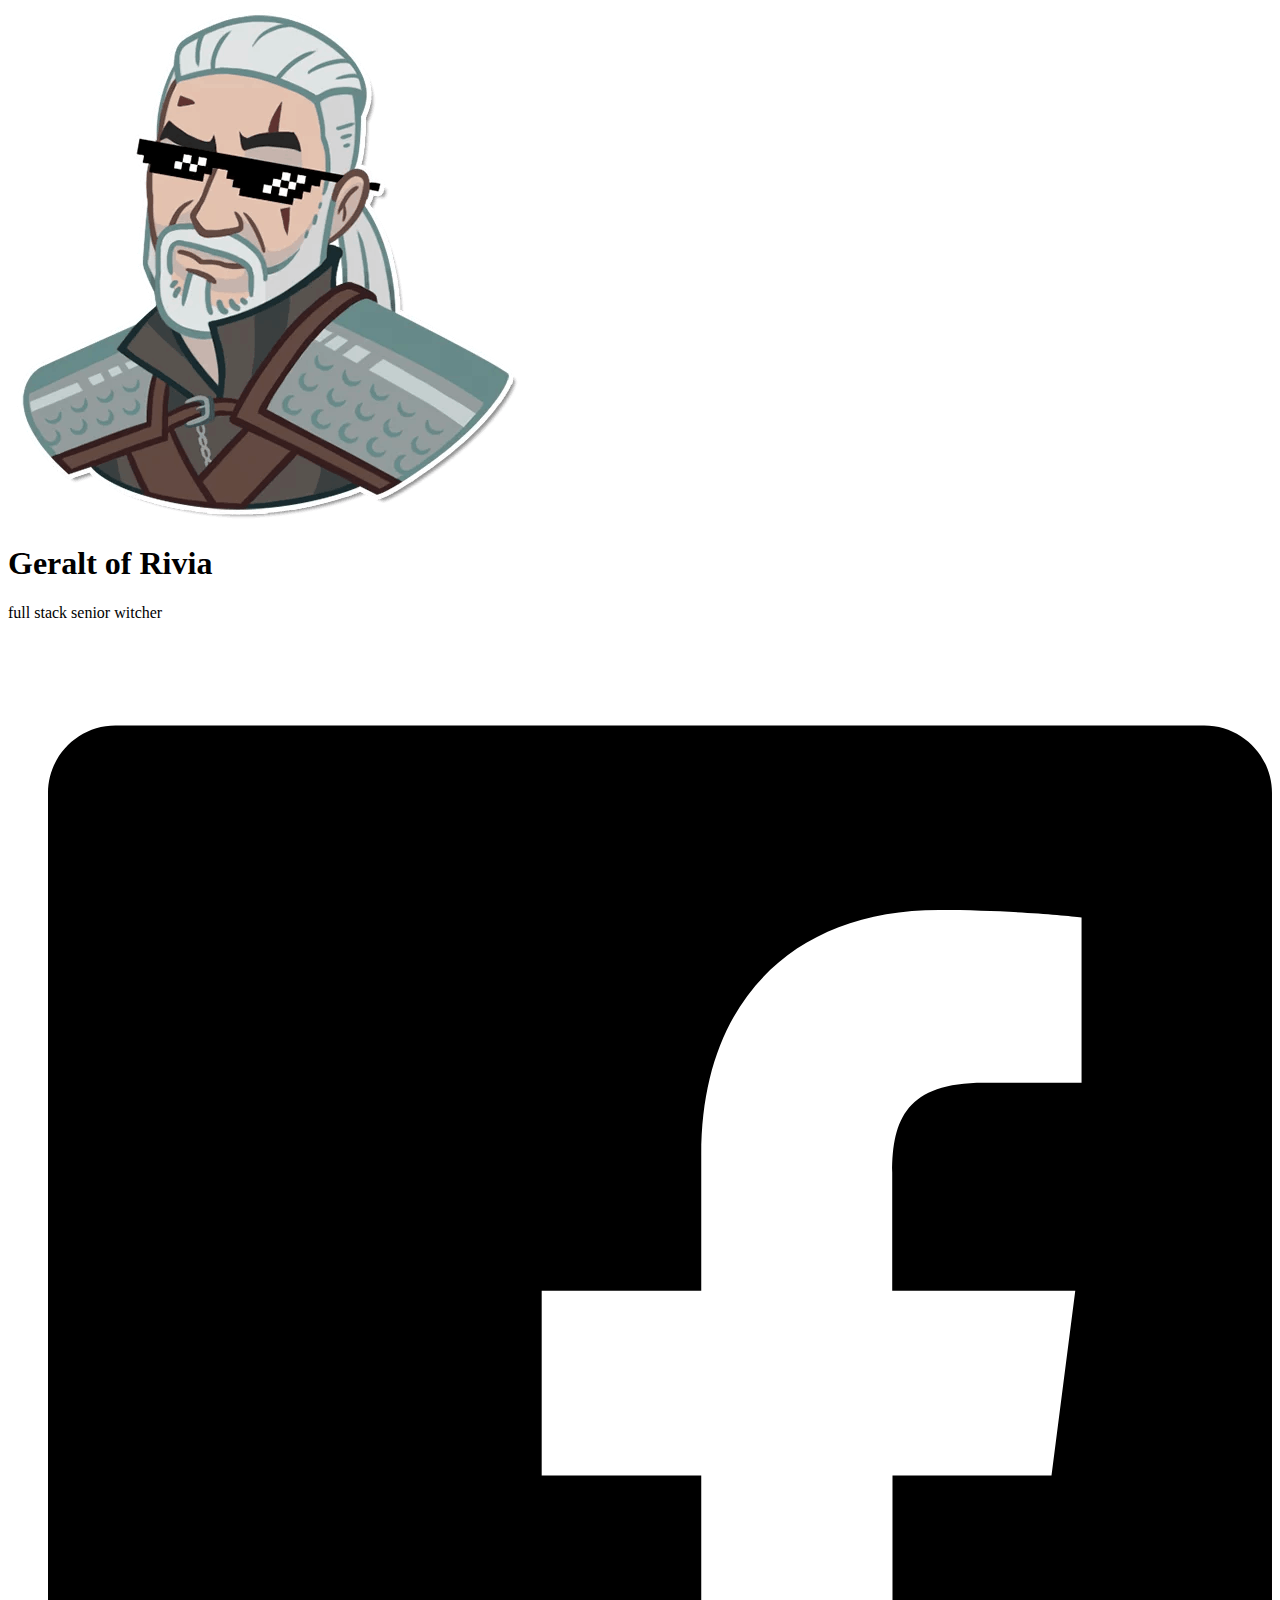
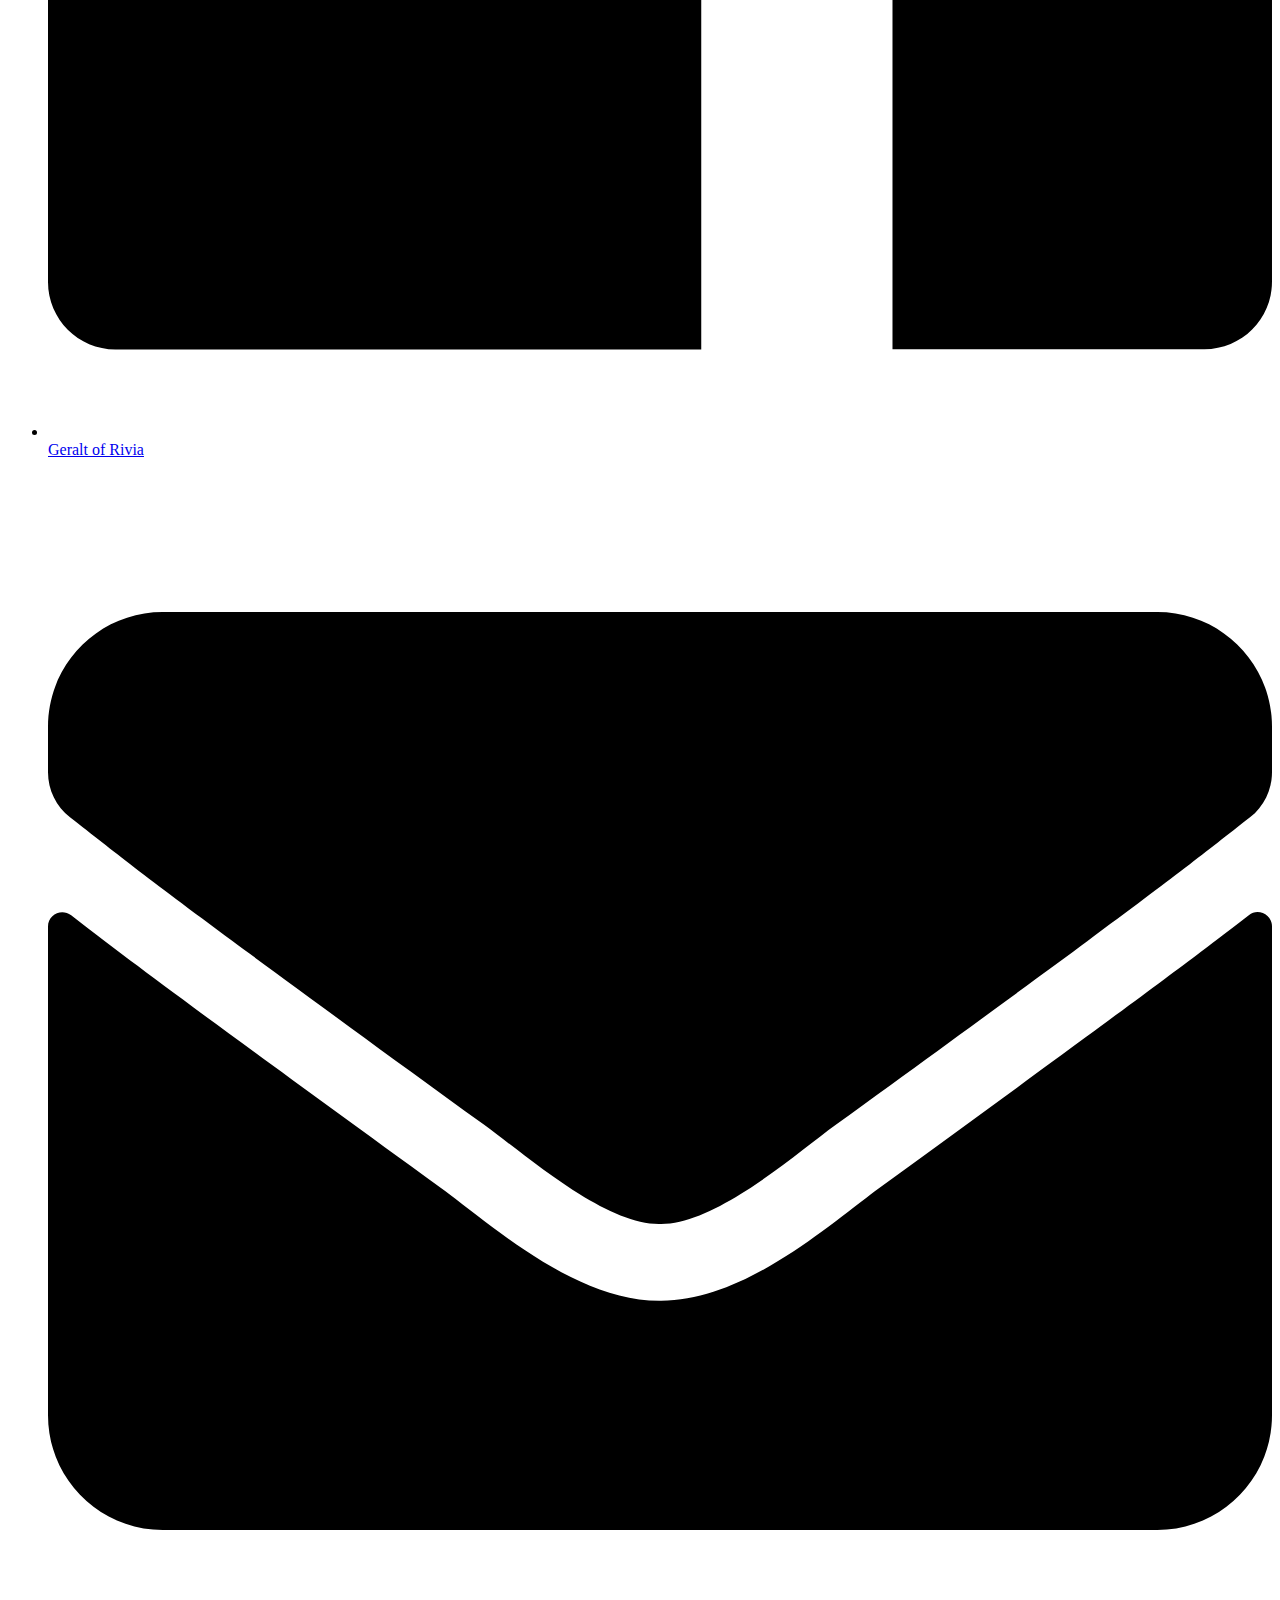
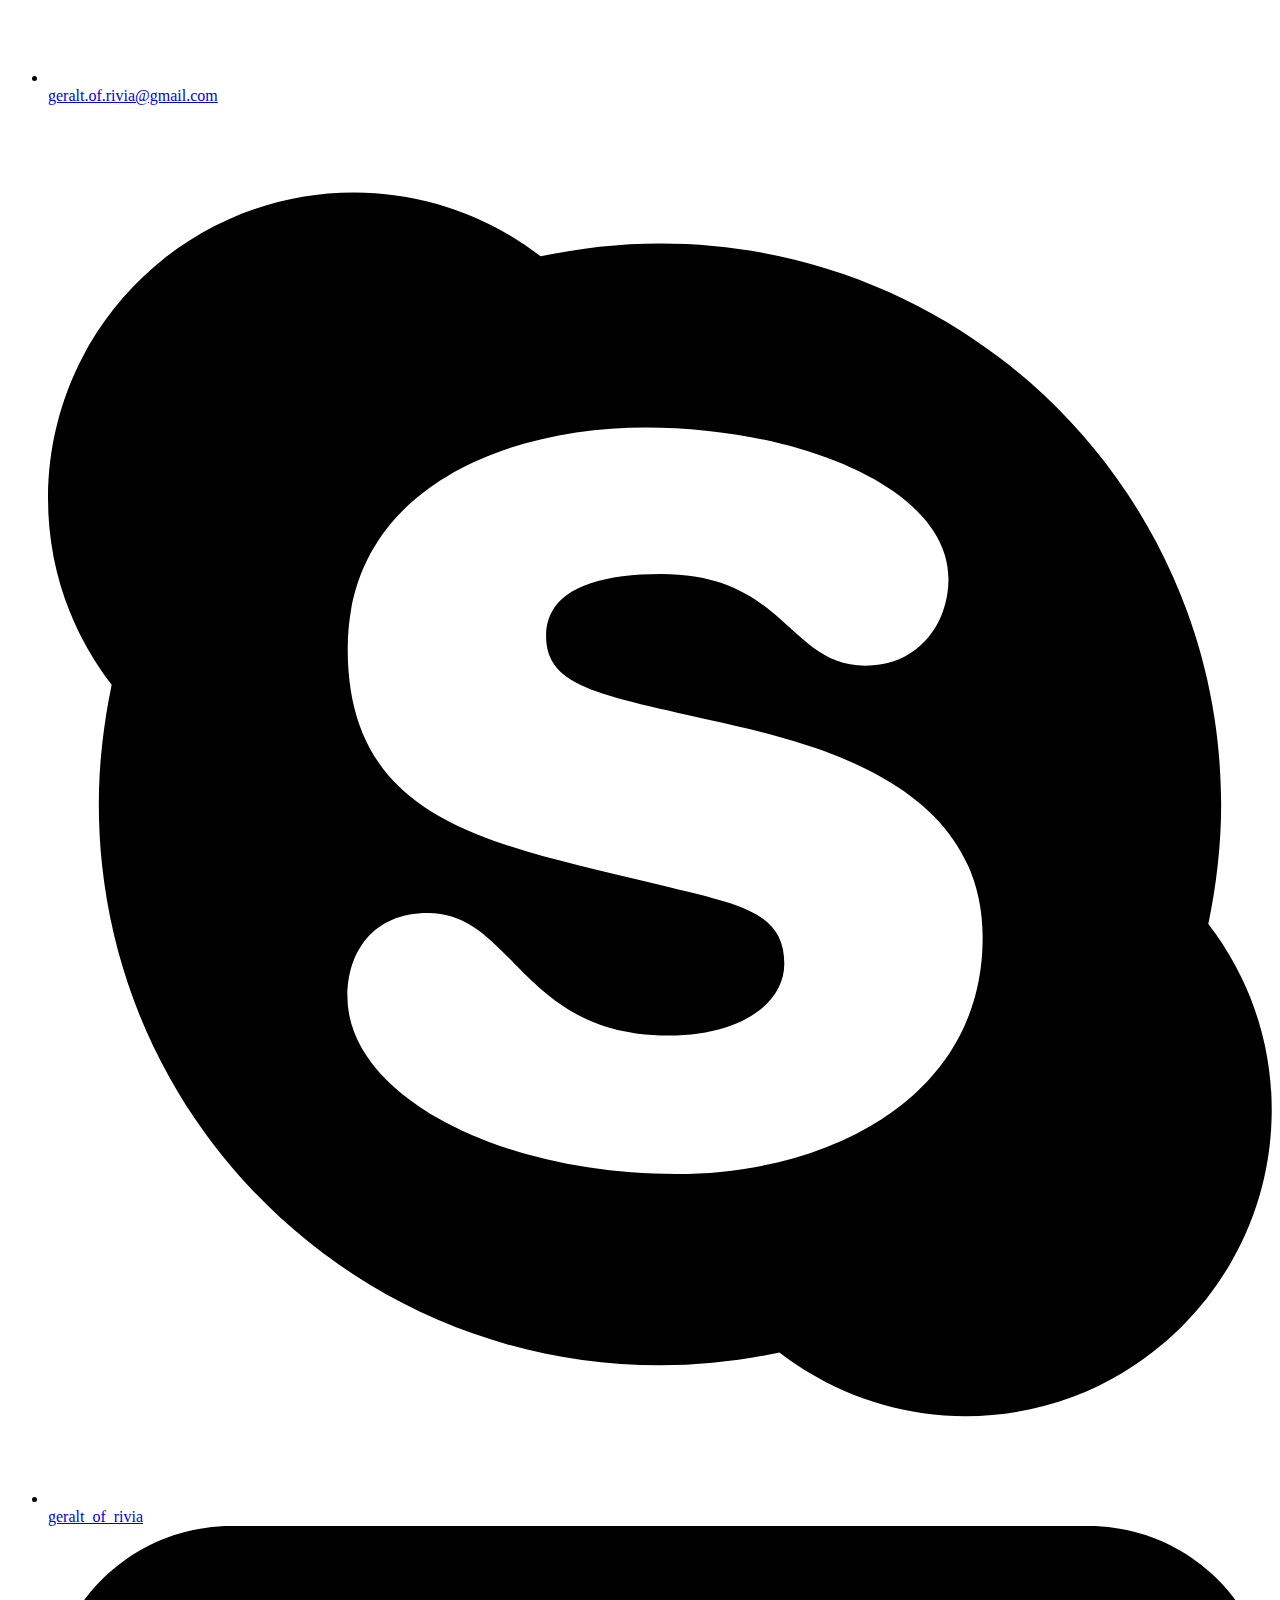
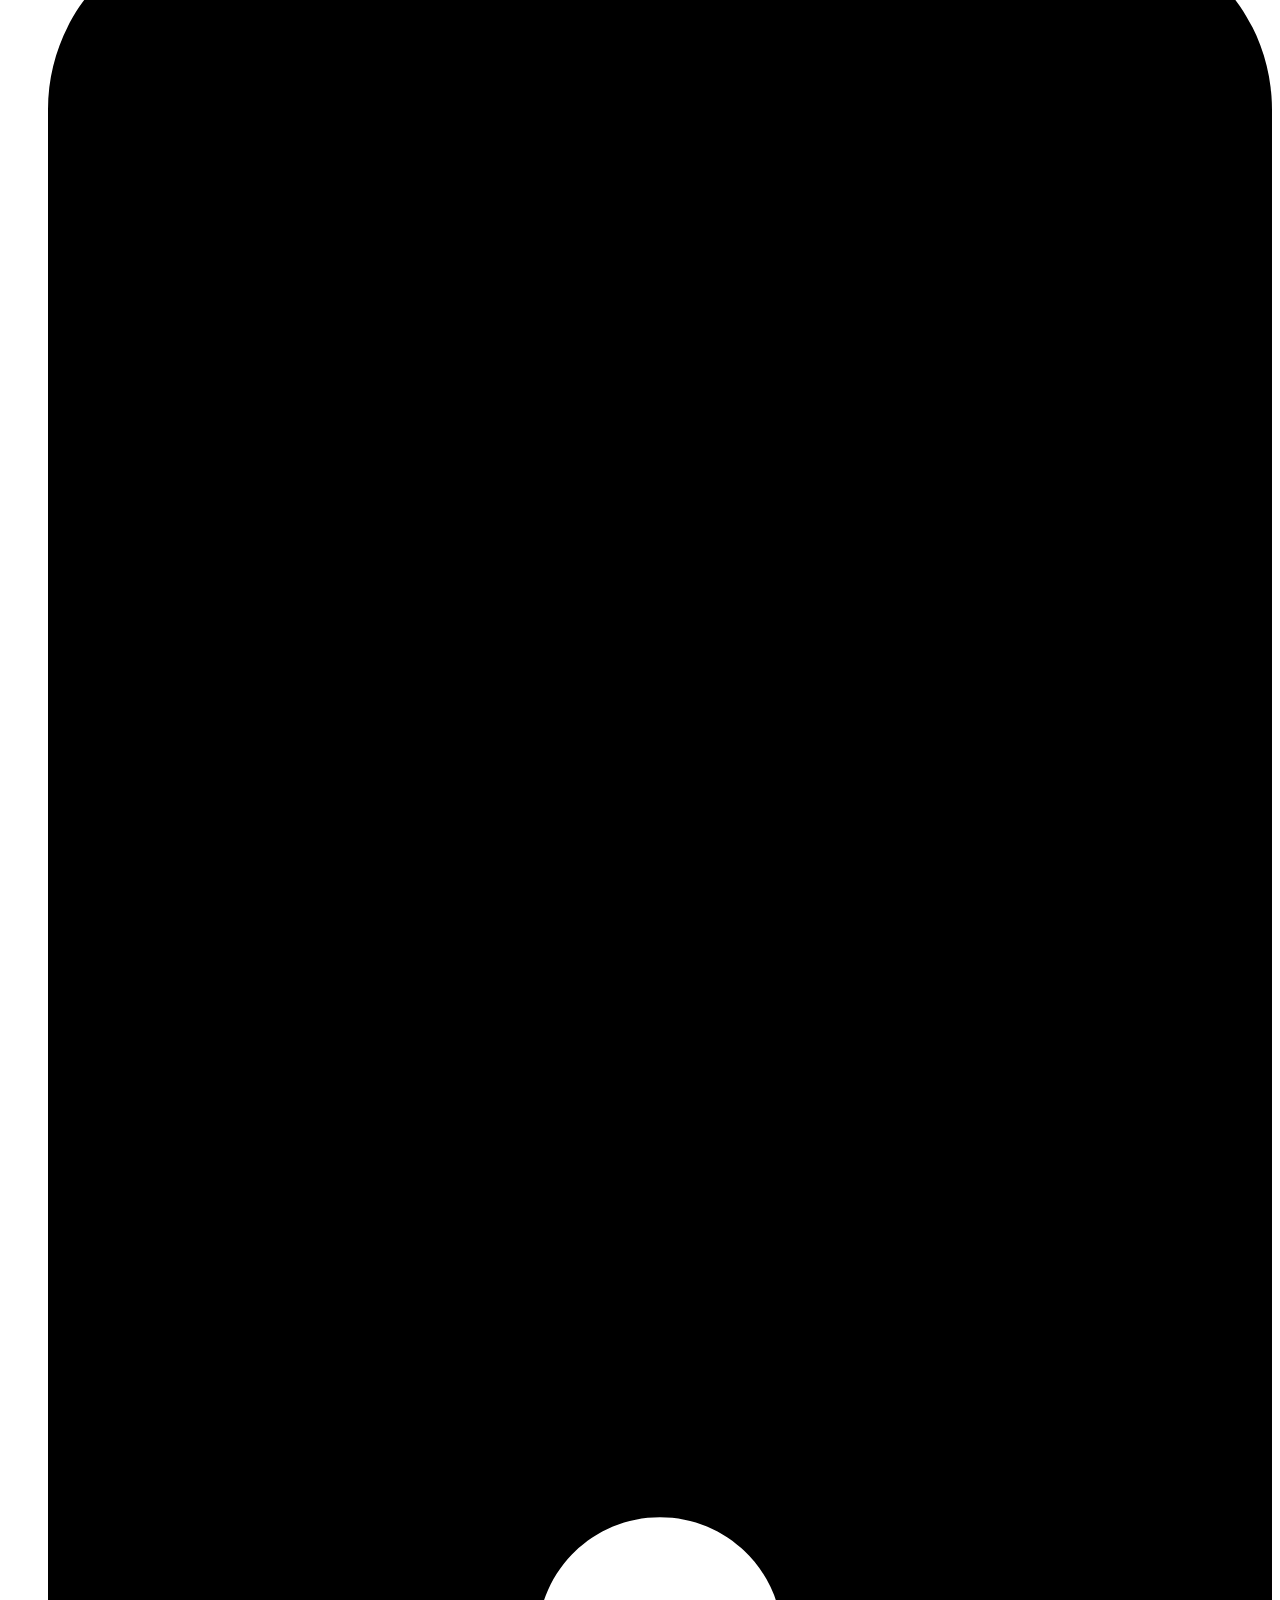
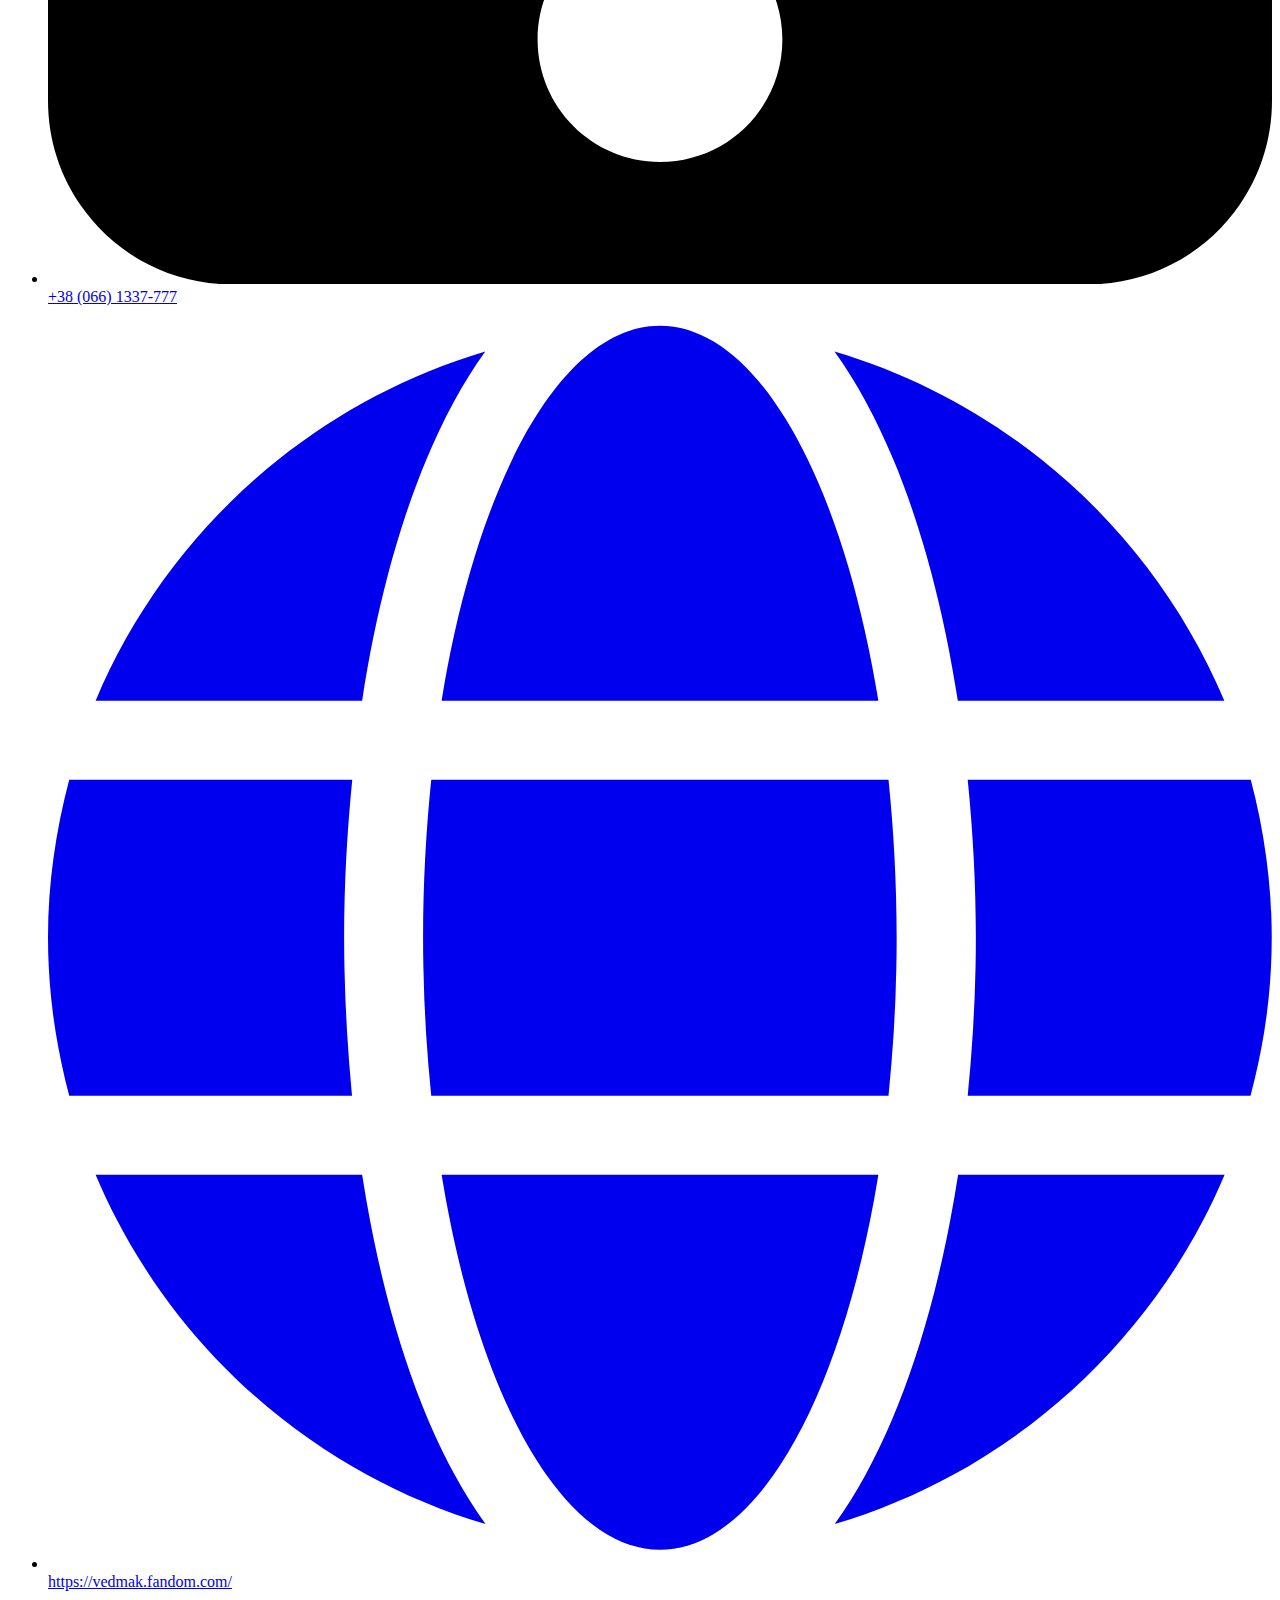
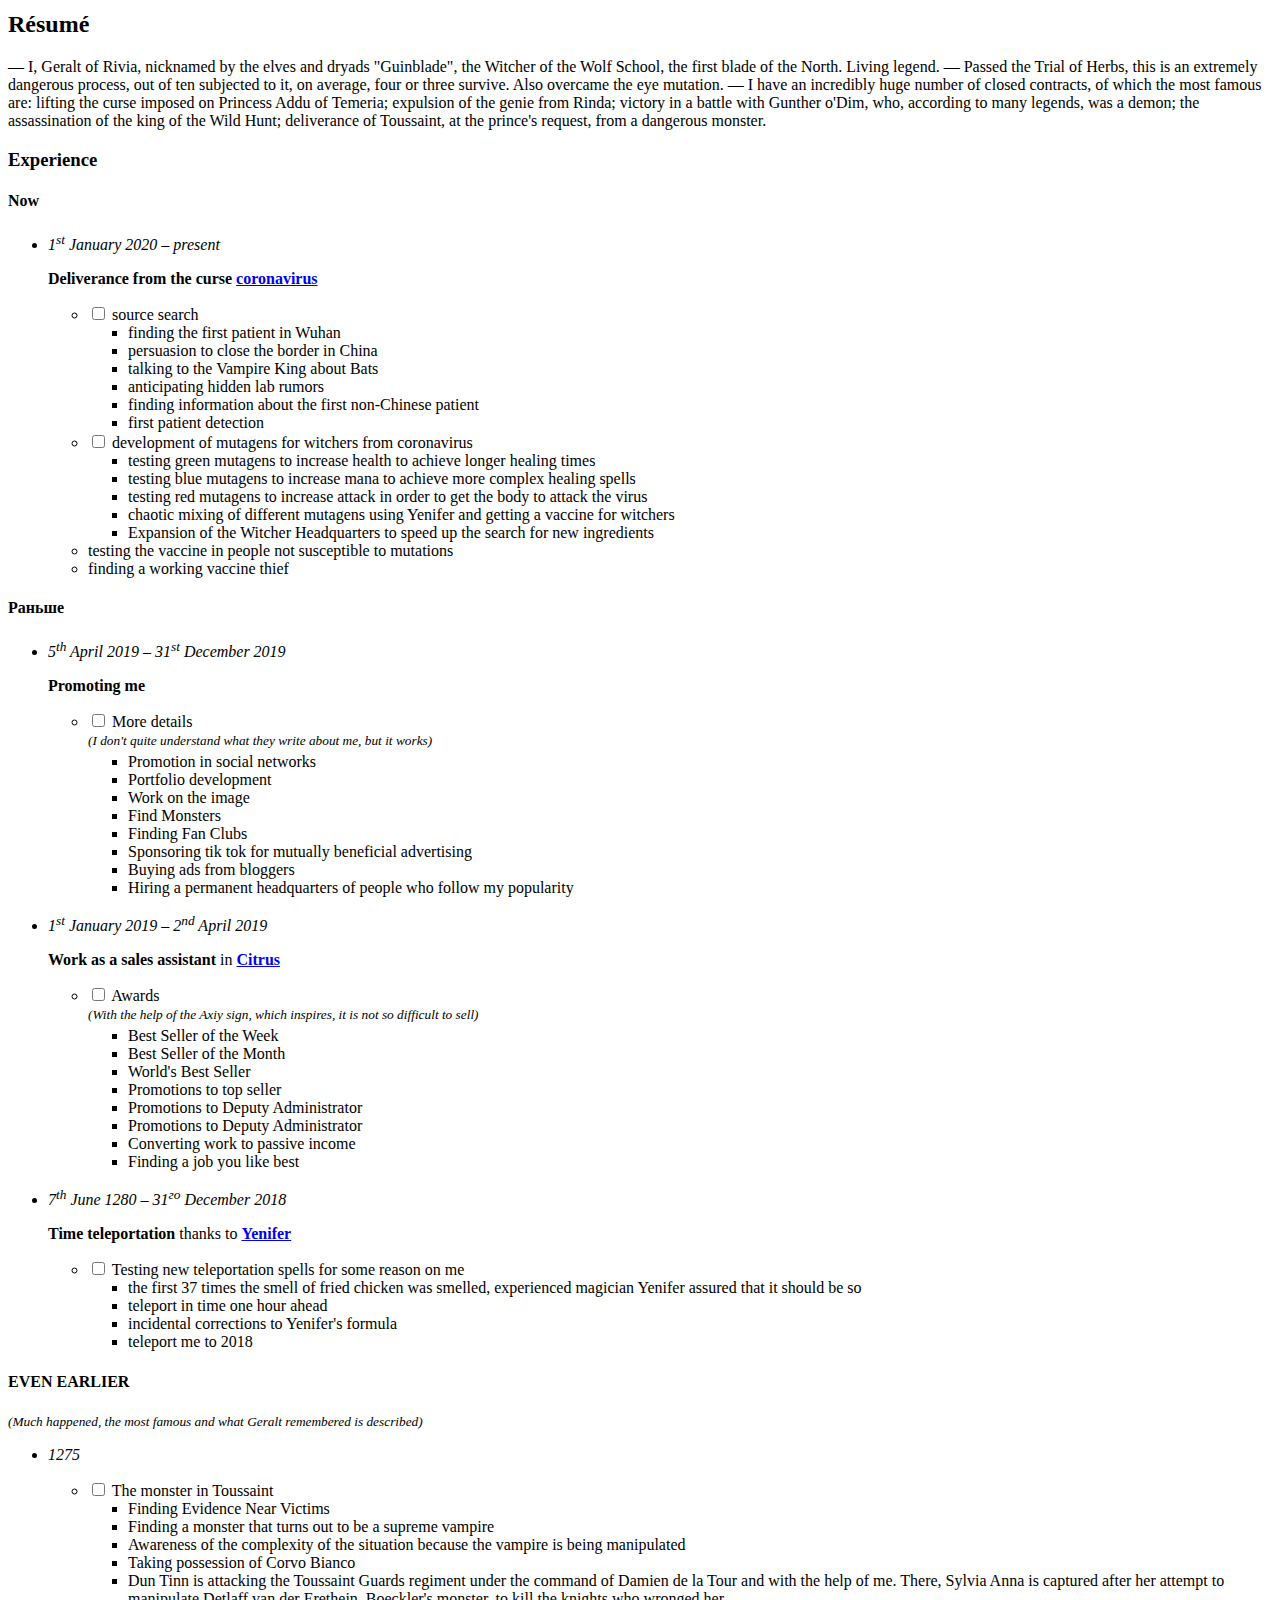
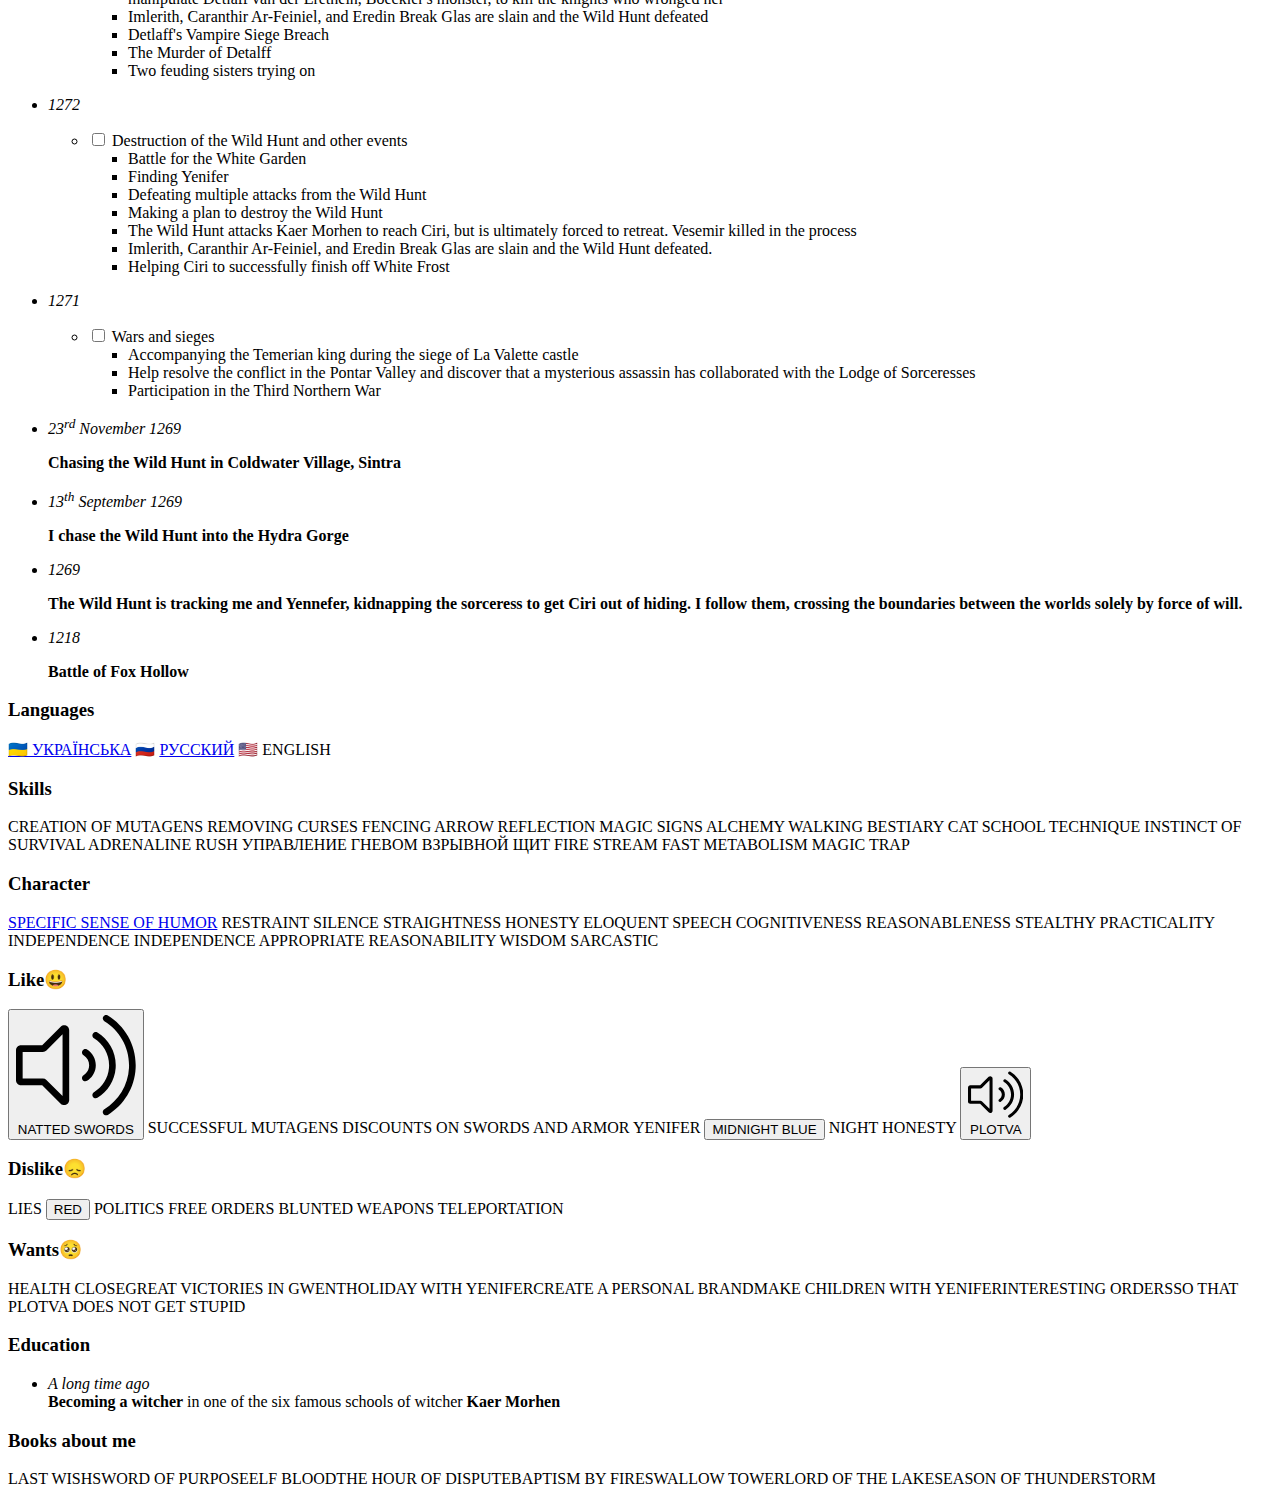
==== en-en/index.html @ a697c93d "Merge pull request #23 from AlexanderKhapchenko/features/language/english" ====
<!DOCTYPE html>
<html lang="ru">
  <head>
    <meta charset="UTF-8" />
    <meta http-equiv="X-UA-Compatible" content="IE=edge">
    <meta name="viewport" content="width=device-width, initial-scale=1.0">
    <meta name=description content="This site resume Herald of Rivia">
    <title>Résumé</title>
    <link rel="stylesheet" href="https://binary-studio-academy.github.io/stage-2/assets/stylesheets/base.css">
    <link rel="stylesheet" href="../style.css">
  </head>
  <body>
    <main>
      <article>
        <div class="page" style="border-color: midnightblue;">
          <div class="stackable grid">
            <div class="row">
              <div class="three wide center aligned column">
                <div class="avatar-wrapper">
                  <object class="avatar" data="../assets/images/avatar.png" role="img" aria-label="My profile picture"></object>
                </div>
              </div>
              <div class="thirteen wide column">
                <div class="stackable grid">
                  <div class="sixteen wide column">
                    <h1 class="name">Geralt of Rivia</h1>
                    <div class="job">full stack senior witcher</div>
                    <ul class="contacts">
                      <li>
                        <a href="https://www.fb.com/GeraltOfRivia" rel="author" class="facebook">
                          <svg class="icon" xmlns="http://www.w3.org/2000/svg" viewBox="0 0 448 512"><path d="M448 56.7v398.5c0 13.7-11.1 24.7-24.7 24.7H309.1V306.5h58.2l8.7-67.6h-67v-43.2c0-19.6 5.4-32.9 33.5-32.9h35.8v-60.5c-6.2-.8-27.4-2.7-52.2-2.7-51.6 0-87 31.5-87 89.4v49.9h-58.4v67.6h58.4V480H24.7C11.1 480 0 468.9 0 455.3V56.7C0 43.1 11.1 32 24.7 32h398.5c13.7 0 24.8 11.1 24.8 24.7z"/></svg>
                          <span>Geralt of Rivia</span>
                        </a>
                      </li>
                      <li>
                        <a href="mailto:geralt.of.rivia@gmail.com" rel="author" class="mail">
                          <svg class="icon" xmlns="http://www.w3.org/2000/svg" viewBox="0 0 512 512"><path d="M502.3 190.8c3.9-3.1 9.7-.2 9.7 4.7V400c0 26.5-21.5 48-48 48H48c-26.5 0-48-21.5-48-48V195.6c0-5 5.7-7.8 9.7-4.7 22.4 17.4 52.1 39.5 154.1 113.6 21.1 15.4 56.7 47.8 92.2 47.6 35.7.3 72-32.8 92.3-47.6 102-74.1 131.6-96.3 154-113.7zM256 320c23.2.4 56.6-29.2 73.4-41.4 132.7-96.3 142.8-104.7 173.4-128.7 5.8-4.5 9.2-11.5 9.2-18.9v-19c0-26.5-21.5-48-48-48H48C21.5 64 0 85.5 0 112v19c0 7.4 3.4 14.3 9.2 18.9 30.6 23.9 40.7 32.4 173.4 128.7 16.8 12.2 50.2 41.8 73.4 41.4z"></path></svg>
                          <span>geralt.of.rivia@gmail.com</span>
                        </a>
                      </li>
                      <li>
                        <a href="skype:geralt_of_rivia" rel="author" class="skype">
                          <svg class="icon" xmlns="http://www.w3.org/2000/svg" viewBox="0 0 448 512"><path d="M424.7 299.8c2.9-14 4.7-28.9 4.7-43.8 0-113.5-91.9-205.3-205.3-205.3-14.9 0-29.7 1.7-43.8 4.7C161.3 40.7 137.7 32 112 32 50.2 32 0 82.2 0 144c0 25.7 8.7 49.3 23.3 68.2-2.9 14-4.7 28.9-4.7 43.8 0 113.5 91.9 205.3 205.3 205.3 14.9 0 29.7-1.7 43.8-4.7 19 14.6 42.6 23.3 68.2 23.3 61.8 0 112-50.2 112-112 .1-25.6-8.6-49.2-23.2-68.1zm-194.6 91.5c-65.6 0-120.5-29.2-120.5-65 0-16 9-30.6 29.5-30.6 31.2 0 34.1 44.9 88.1 44.9 25.7 0 42.3-11.4 42.3-26.3 0-18.7-16-21.6-42-28-62.5-15.4-117.8-22-117.8-87.2 0-59.2 58.6-81.1 109.1-81.1 55.1 0 110.8 21.9 110.8 55.4 0 16.9-11.4 31.8-30.3 31.8-28.3 0-29.2-33.5-75-33.5-25.7 0-42 7-42 22.5 0 19.8 20.8 21.8 69.1 33 41.4 9.3 90.7 26.8 90.7 77.6 0 59.1-57.1 86.5-112 86.5z"/></svg>
                          <span>geralt_of_rivia</span>
                        </a>
                      </li>
                      <li>
                        <a href="tel:+380661337777" rel="author" class="phone">
                          <svg class="icon" xmlns="http://www.w3.org/2000/svg" viewBox="0 0 320 512"><path d="M272 0H48C21.5 0 0 21.5 0 48v416c0 26.5 21.5 48 48 48h224c26.5 0 48-21.5 48-48V48c0-26.5-21.5-48-48-48zM160 480c-17.7 0-32-14.3-32-32s14.3-32 32-32 32 14.3 32 32-14.3 32-32 32z"></path></svg>
                          <span>+38 (066) 1337-777</span>
                        </a>
                      </li>
                      <li>
                        <a href="https://vedmak.fandom.com/" rel="author" class="website">
                          <svg class="icon" xmlns="http://www.w3.org/2000/svg" viewBox="0 0 496 512"><path fill="currentColor" d="M336.5 160C322 70.7 287.8 8 248 8s-74 62.7-88.5 152h177zM152 256c0 22.2 1.2 43.5 3.3 64h185.3c2.1-20.5 3.3-41.8 3.3-64s-1.2-43.5-3.3-64H155.3c-2.1 20.5-3.3 41.8-3.3 64zm324.7-96c-28.6-67.9-86.5-120.4-158-141.6 24.4 33.8 41.2 84.7 50 141.6h108zM177.2 18.4C105.8 39.6 47.8 92.1 19.3 160h108c8.7-56.9 25.5-107.8 49.9-141.6zM487.4 192H372.7c2.1 21 3.3 42.5 3.3 64s-1.2 43-3.3 64h114.6c5.5-20.5 8.6-41.8 8.6-64s-3.1-43.5-8.5-64zM120 256c0-21.5 1.2-43 3.3-64H8.6C3.2 212.5 0 233.8 0 256s3.2 43.5 8.6 64h114.6c-2-21-3.2-42.5-3.2-64zm39.5 96c14.5 89.3 48.7 152 88.5 152s74-62.7 88.5-152h-177zm159.3 141.6c71.4-21.2 129.4-73.7 158-141.6h-108c-8.8 56.9-25.6 107.8-50 141.6zM19.3 352c28.6 67.9 86.5 120.4 158 141.6-24.4-33.8-41.2-84.7-50-141.6h-108z"></path></svg>
                          <span>https://vedmak.fandom.com/</span>
                        </a>
                      </li>
                    </ul>
                  </div>
                  <div class="sixteen wide mobile only column">
                    <div class="divider"></div>
                  </div>
                  <div class="sixteen wide column">
                    <h2>Résumé</h2>
                    <p>&mdash; I, Geralt of Rivia, nicknamed by the elves and dryads "Guinblade", the Witcher of the Wolf School, the first blade of the North. Living legend. 
                      &mdash; Passed the Trial of Herbs, this is an extremely dangerous process, out of ten subjected to it, on average, four or three survive. Also overcame the eye mutation.
                      &mdash; I have an incredibly huge number of closed contracts, of which the most famous are: lifting the curse imposed on Princess Addu of Temeria; expulsion of the genie from Rinda; victory in a battle with Gunther o'Dim, who, according to many legends, was a demon; the assassination of the king of the Wild Hunt; deliverance of Toussaint, at the prince's request, from a dangerous monster.
                      </p>
                  </div>
                </div>
              </div>
            </div>
            <div class="row">
              <div class="sixteen wide column">
                <div class="fat divider"></div>
              </div>
            </div>
            <div class="row">
                <div class="ten wide column">
                    <section>
                        <h3>Experience</h3>
                        <h4>Now</h4>
                        <ul class="timeline">
                            <li class="highlighted">
                                <p><em>1<sup>st</sup> January 2020 – present</em></p>
                                <p><strong>Deliverance from the curse</strong> <strong><a href="https://ru.wikipedia.org/wiki/%D0%9A%D0%BE%D1%80%D0%BE%D0%BD%D0%B0%D0%B2%D0%B8%D1%80%D1%83%D1%81%D1%8B" rel="external">coronavirus</a></strong></p>
                                <ul>
                                    <li class="details">
                                        <input type="checkbox" id="other-1">
                                        <label for="other-1" class="summary">source search</label>
                                        <div>
                                            <ul>
                                              <li>finding the first patient in Wuhan</li>
                                              <li>persuasion to close the border in China</li>
                                              <li>talking to the Vampire King about Bats</li>
                                              <li>anticipating hidden lab rumors</li>
                                              <li>finding information about the first non-Chinese patient</li>
                                              <li>first patient detection </li>
                                            </ul>
                                        </div>
                                    </li>
                                    <li class="details">
                                        <input type="checkbox" id="other-2">
                                        <label for="other-2" class="summary">development of mutagens for witchers from coronavirus</label>
                                        <div>
                                            <ul>
                                              <li>testing green mutagens to increase health to achieve longer healing times</li>
                                              <li>testing blue mutagens to increase mana to achieve more complex healing spells</li>
                                              <li>testing red mutagens to increase attack in order to get the body to attack the virus</li>
                                              <li>chaotic mixing of different mutagens using Yenifer and getting a vaccine for witchers</li>
                                              <li>Expansion of the Witcher Headquarters to speed up the search for new ingredients</li>                                  
                                            </ul>
                                        </div>
                                    </li>
                                    <li>testing the vaccine in people not susceptible to mutations</li>
                                    <li>finding a working vaccine thief</li>
                                </ul>
                            </li>
                        </ul>
                        <h4>Раньше</h4>
                        <ul class="timeline">
                            <li>
                                <p><em>5<sup>th</sup> April 2019 – 31<sup>st</sup> December 2019</em></em></p>
                                <p><strong>Promoting me</strong></p>
                                <ul>
                                    <li class="details">
                                        <input type="checkbox" id="other-3">
                                        <label for="other-3" class="summary">More details</label>
                                        <div style="margin-bottom: 0.25em;">
                                            <small><em>(I don't quite understand what they write about me, but it works)</em></small>
                                        </div>
                                        <div>
                                            <ul>
                                              <li>Promotion in social networks</li>
                                              <li>Portfolio development</li>
                                              <li>Work on the image</li>
                                              <li>Find Monsters</li>
                                              <li>Finding Fan Clubs</li>
                                              <li>Sponsoring tik tok for mutually beneficial advertising</li>
                                              <li>Buying ads from bloggers</li>
                                              <li>Hiring a permanent headquarters of people who follow my popularity</li>
                                            </ul>
                                        </div>
                                    </li>
                                </ul>
                            </li>
                            <li>
                                <p><em>1<sup>st</sup> January 2019 – 2<sup>nd</sup> April 2019</em></em></p>
                                <p><strong>Work as a sales assistant</strong> in <strong><a href="https://www.citrus.ua/" rel="external">Citrus</a></strong></p>
                                <ul>
                                    <li class="details">
                                        <input type="checkbox" id="other-4">
                                        <label for="other-4" class="summary">Awards</label>
                                        <div style="margin-bottom: 0.25em;">
                                            <small><em>(With the help of the Axiy sign, which inspires, it is not so difficult to sell)</em></small>
                                        </div>
                                        <div>
                                            <ul>
                                              <li>Best Seller of the Week</li>
                                              <li>Best Seller of the Month</li>
                                              <li>World's Best Seller</li>
                                              <li>Promotions to top seller</li>
                                              <li>Promotions to Deputy Administrator</li>
                                              <li>Promotions to Deputy Administrator</li>
                                              <li>Converting work to passive income</li>
                                              <li>Finding a job you like best</li>
                                            </ul>
                                        </div>
                                    </li>
                                </ul>
                            </li>
                            <li>
                                <p><em>7<sup>th</sup> June 1280 – 31<sup>го</sup> December 2018</em></em></p>
                                <p><strong>Time teleportation</strong> thanks to <strong><a href="https://vedmak.fandom.com/wiki/%D0%99%D0%B5%D0%BD%D0%BD%D0%B8%D1%84%D1%8D%D1%80" rel="external">Yenifer</a></strong></p>
                                <ul>
                                    <li class="details">
                                        <input type="checkbox" id="other-5">
                                        <label for="other-5" class="summary">Testing new teleportation spells for some reason on me</label>
                                        <div>
                                            <ul>
                                              <li>the first 37 times the smell of fried chicken was smelled, experienced magician Yenifer assured that it should be so</li>
                                              <li>teleport in time one hour ahead</li>
                                              <li>incidental corrections to Yenifer's formula</li>
                                              <li>teleport me to 2018</li>
                                            </ul>
                                        </div>
                                    </li>
                                </ul>
                            </li>
                        </ul>
                        <h4>EVEN EARLIER</h4>
                        <div style="margin-bottom: 0.25em;">
                            <small><em>(Much happened, the most famous and what Geralt remembered is described)</em></small>
                        </div>
                        <ul class="timeline">
                            <li>
                                <p><em>1275</em></p>
                                <ul>
                                    <li class="details">
                                        <input type="checkbox" id="other-6">
                                        <label for="other-6" class="summary">The monster in Toussaint</label>
                                        <div>
                                            <ul>
                                                <li>Finding Evidence Near Victims</li>
                                                <li>Finding a monster that turns out to be a supreme vampire</li>
                                                <li>Awareness of the complexity of the situation because the vampire is being manipulated</li>
                                                <li>Taking possession of Corvo Bianco</li>
                                                <li>Dun Tinn is attacking the Toussaint Guards regiment under the command of Damien de la Tour and with the help of me. There, Sylvia Anna is captured after her attempt to manipulate Detlaff van der Erethein, Boeckler's monster, to kill the knights who wronged her</li>
                                                <li>Imlerith, Caranthir Ar-Feiniel, and Eredin Break Glas are slain and the Wild Hunt defeated</li>
                                                <li>Detlaff's Vampire Siege Breach</li>
                                                <li>The Murder of Detalff</li>
                                                <li>Two feuding sisters trying on</li>
                                            </ul>
                                        </div>
                                    </li>
                                </ul>
                            </li>
                            <li>
                                <p><em>1272</em></p>
                                <ul>
                                    <li class="details">
                                        <input type="checkbox" id="other-7">
                                        <label for="other-7" class="summary">Destruction of the Wild Hunt and other events</label>
                                        <div>
                                            <ul>
                                              <li>Battle for the White Garden</li>
                                              <li>Finding Yenifer</li>
                                              <li>Defeating multiple attacks from the Wild Hunt</li>
                                              <li>Making a plan to destroy the Wild Hunt</li>
                                              <li>The Wild Hunt attacks Kaer Morhen to reach Ciri, but is ultimately forced to retreat. Vesemir killed in the process</li>
                                              <li>Imlerith, Caranthir Ar-Feiniel, and Eredin Break Glas are slain and the Wild Hunt defeated.</li>
                                              <li>Helping Ciri to successfully finish off White Frost</li>
                                            </ul>
                                        </div>
                                    </li>
                                </ul>
                            </li>
                            <li>
                                <p><em>1271</em></p>
                                <ul>
                                    <li class="details">
                                        <input type="checkbox" id="other-8">
                                        <label for="other-8" class="summary">Wars and sieges</label>
                                        <div>
                                            <ul>
                                              <li>Accompanying the Temerian king during the siege of La Valette castle</li>
                                              <li>Help resolve the conflict in the Pontar Valley and discover that a mysterious assassin has collaborated with the Lodge of Sorceresses</li>
                                              <li>Participation in the Third Northern War</li>
                                            </ul>
                                        </div>
                                    </li>
                                </ul>
                            </li>                           
                            <li>
                                <p><em>23<sup>rd</sup> November 1269</em></p>
                                <p><strong>Chasing the Wild Hunt in Coldwater Village, Sintra</strong></p>
                            </li>
                            <li>
                                <p><em>13<sup>th</sup> September 1269</em></p>
                                <p><strong>I chase the Wild Hunt into the Hydra Gorge</strong></p>
                            </li>
                            <li>
                                <p><em>1269</em></p>
                                <p><strong>The Wild Hunt is tracking me and Yennefer, kidnapping the sorceress to get Ciri out of hiding. I follow them, crossing the boundaries between the worlds solely by force of will.</strong></p>
                            </li>
                            <li>
                                <p><em>1218</em></p>
                                <p><strong>Battle of Fox Hollow</strong></p>
                            </li>              
                        </ul>
                    </section>
                </div>
              <div class="six wide column">
                <section>
                    <h3>Languages</h3>
                    <p class="tags small"><a href="/uk-ua" hreflang="uk" rel="alternate" class="language" lang="uk">&#x1f1fa;&#x1f1e6; <span>УКРАЇНСЬКА</span></a> &#x1f1f7;&#x1f1fa; <a href="../" hreflang="ru" rel="alternate" class="language" lang="ru"><span>РУССКИЙ</span></a> <span class="language" lang="en">&#x1f1fa;&#x1f1f8; ENGLISH</span></p>
                </section>
                <section>
                    <h3>Skills</h3>
                    <p class="tags small"><span class="nowrap">CREATION OF MUTAGENS</span> <span class="nowrap">REMOVING CURSES</span> FENCING <span class="nowrap">ARROW REFLECTION</span> <span class="nowrap">MAGIC SIGNS</span> <span class="nowrap"> ALCHEMY </span> <span class="nowrap">WALKING BESTIARY</span> <span class="nowrap">CAT SCHOOL TECHNIQUE</span> <span class="nowrap">INSTINCT OF SURVIVAL</span> <span class="nowrap">ADRENALINE RUSH</span> <span class="nowrap">УПРАВЛЕНИЕ ГНЕВОМ</span> <span class="nowrap">ВЗРЫВНОЙ ЩИТ</span> <span class="nowrap">FIRE STREAM</span> <span class="nowrap">FAST METABOLISM</span> <span class="nowrap">MAGIC TRAP</span></p>
                  </section>
                  <section>
                    <h3>Character</h3>
                    <p class="tags small"><a href="https://www.reddit.com/r/4chan/" rel="external">SPECIFIC SENSE OF HUMOR</a> RESTRAINT SILENCE STRAIGHTNESS HONESTY ELOQUENT SPEECH COGNITIVENESS REASONABLENESS STEALTHY PRACTICALITY INDEPENDENCE INDEPENDENCE APPROPRIATE REASONABILITY WISDOM SARCASTIC</p>
                  </section>
                  <section>
                    <h3>Like&#x1f603;</h3>
                    <p class="tags small"> 
                      <button id="sword" class="audio"><svg xmlns="http://www.w3.org/2000/svg" viewBox="0 0 576 512"><path d="M576 256c0 100.586-53.229 189.576-134.123 239.04-7.532 4.606-17.385 2.241-21.997-5.304-4.609-7.539-2.235-17.388 5.304-21.997C496.549 424.101 544 345.467 544 256c0-89.468-47.452-168.101-118.816-211.739-7.539-4.609-9.913-14.458-5.304-21.997 4.608-7.539 14.456-9.914 21.997-5.304C522.77 66.424 576 155.413 576 256zm-96 0c0-66.099-34.976-124.572-88.133-157.079-7.538-4.611-17.388-2.235-21.997 5.302-4.61 7.539-2.236 17.388 5.302 21.998C418.902 152.963 448 201.134 448 256c0 54.872-29.103 103.04-72.828 129.779-7.538 4.61-9.912 14.459-5.302 21.998 4.611 7.541 14.462 9.911 21.997 5.302C445.024 380.572 480 322.099 480 256zm-138.14-75.117c-7.538-4.615-17.388-2.239-21.998 5.297-4.612 7.537-2.241 17.387 5.297 21.998C341.966 218.462 352 236.34 352 256s-10.034 37.538-26.841 47.822c-7.538 4.611-9.909 14.461-5.297 21.998 4.611 7.538 14.463 9.909 21.998 5.297C368.247 314.972 384 286.891 384 256s-15.753-58.972-42.14-75.117zM256 88.017v335.964c0 21.436-25.942 31.999-40.971 16.971L126.059 352H24c-13.255 0-24-10.745-24-24V184c0-13.255 10.745-24 24-24h102.059l88.971-88.954C230.037 56.038 256 66.551 256 88.017zm-32 19.311l-77.659 77.644A24.001 24.001 0 0 1 129.372 192H32v128h97.372a24.001 24.001 0 0 1 16.969 7.028L224 404.67V107.328z"/></svg>
                        NATTED SWORDS
                        <audio preload="none">
                          <source src="../assets/sounds/sword.mp3" type="audio/mpeg">
                        </audio>
                      </button> 
                      <span class="nowrap">SUCCESSFUL MUTAGENS</span> <span class="nowrap">DISCOUNTS ON SWORDS AND ARMOR</span> YENIFER <button id="midnightblue" class="color midnightblue">MIDNIGHT BLUE</button> NIGHT HONESTY 
                      <button id="hourse" class="audio"><svg xmlns="http://www.w3.org/2000/svg" viewBox="0 0 576 512"><path d="M576 256c0 100.586-53.229 189.576-134.123 239.04-7.532 4.606-17.385 2.241-21.997-5.304-4.609-7.539-2.235-17.388 5.304-21.997C496.549 424.101 544 345.467 544 256c0-89.468-47.452-168.101-118.816-211.739-7.539-4.609-9.913-14.458-5.304-21.997 4.608-7.539 14.456-9.914 21.997-5.304C522.77 66.424 576 155.413 576 256zm-96 0c0-66.099-34.976-124.572-88.133-157.079-7.538-4.611-17.388-2.235-21.997 5.302-4.61 7.539-2.236 17.388 5.302 21.998C418.902 152.963 448 201.134 448 256c0 54.872-29.103 103.04-72.828 129.779-7.538 4.61-9.912 14.459-5.302 21.998 4.611 7.541 14.462 9.911 21.997 5.302C445.024 380.572 480 322.099 480 256zm-138.14-75.117c-7.538-4.615-17.388-2.239-21.998 5.297-4.612 7.537-2.241 17.387 5.297 21.998C341.966 218.462 352 236.34 352 256s-10.034 37.538-26.841 47.822c-7.538 4.611-9.909 14.461-5.297 21.998 4.611 7.538 14.463 9.909 21.998 5.297C368.247 314.972 384 286.891 384 256s-15.753-58.972-42.14-75.117zM256 88.017v335.964c0 21.436-25.942 31.999-40.971 16.971L126.059 352H24c-13.255 0-24-10.745-24-24V184c0-13.255 10.745-24 24-24h102.059l88.971-88.954C230.037 56.038 256 66.551 256 88.017zm-32 19.311l-77.659 77.644A24.001 24.001 0 0 1 129.372 192H32v128h97.372a24.001 24.001 0 0 1 16.969 7.028L224 404.67V107.328z"/></svg>
                            PLOTVA
                            <audio preload="none">
                            <source src="../assets/sounds/horse_sound.mp3" type="audio/mpeg">
                            </audio>
                      </button> 
                    </p>
                  </section>
                  <section>
                    <h3>Dislike&#x1f61e;</h3>
                    <p class="tags small">LIES <button id="red" class="color red">RED</button> POLITICS <span class="nowrap">FREE ORDERS</span> <span class="nowrap">BLUNTED WEAPONS</span> TELEPORTATION</p>
                  </section>
                  <section>
                    <h3>Wants&#x1f97a;</h3>
                    <p class="tags small bulleted"><span class="tag">HEALTH CLOSE</span><span class="tag">GREAT VICTORIES IN GWENT</span><span class="tag">HOLIDAY WITH YENIFER</span><span class="tag">CREATE A PERSONAL BRAND</span><span class="tag">MAKE CHILDREN WITH YENIFER</span><span class="tag">INTERESTING ORDERS</span><span class="tag">SO THAT PLOTVA DOES NOT GET STUPID</span></p>
                  </section>
                  <section>
                    <h3>Education</h3>
                    <ul class="timeline">
                      <li>
                        <div><em>A long time ago</em></div>
                        <div><strong>Becoming a witcher</strong> in one of the six famous schools of witcher <strong>Kaer Morhen</strong></div>
                      </li>
                    </ul>
                  </section>
                  <section>
                    <h3>Books about me</h3>
                    <p class="tags small bulleted"><span class="tag">LAST WISH</span><span class="tag">SWORD OF PURPOSE</span><span class="tag">ELF BLOOD</span><span class="tag">THE HOUR OF DISPUTE</span><span class="tag">BAPTISM BY FIRE</span><span class="tag">SWALLOW TOWER</span><span class="tag">LORD OF THE LAKE</span><span class="tag">SEASON OF THUNDERSTORM</span></p>
                  </section>
              </div>
            </div>
          </div>
        </div>
      </article>
    </main>
    <script src="../script.js"></script>
  </body>
</html>
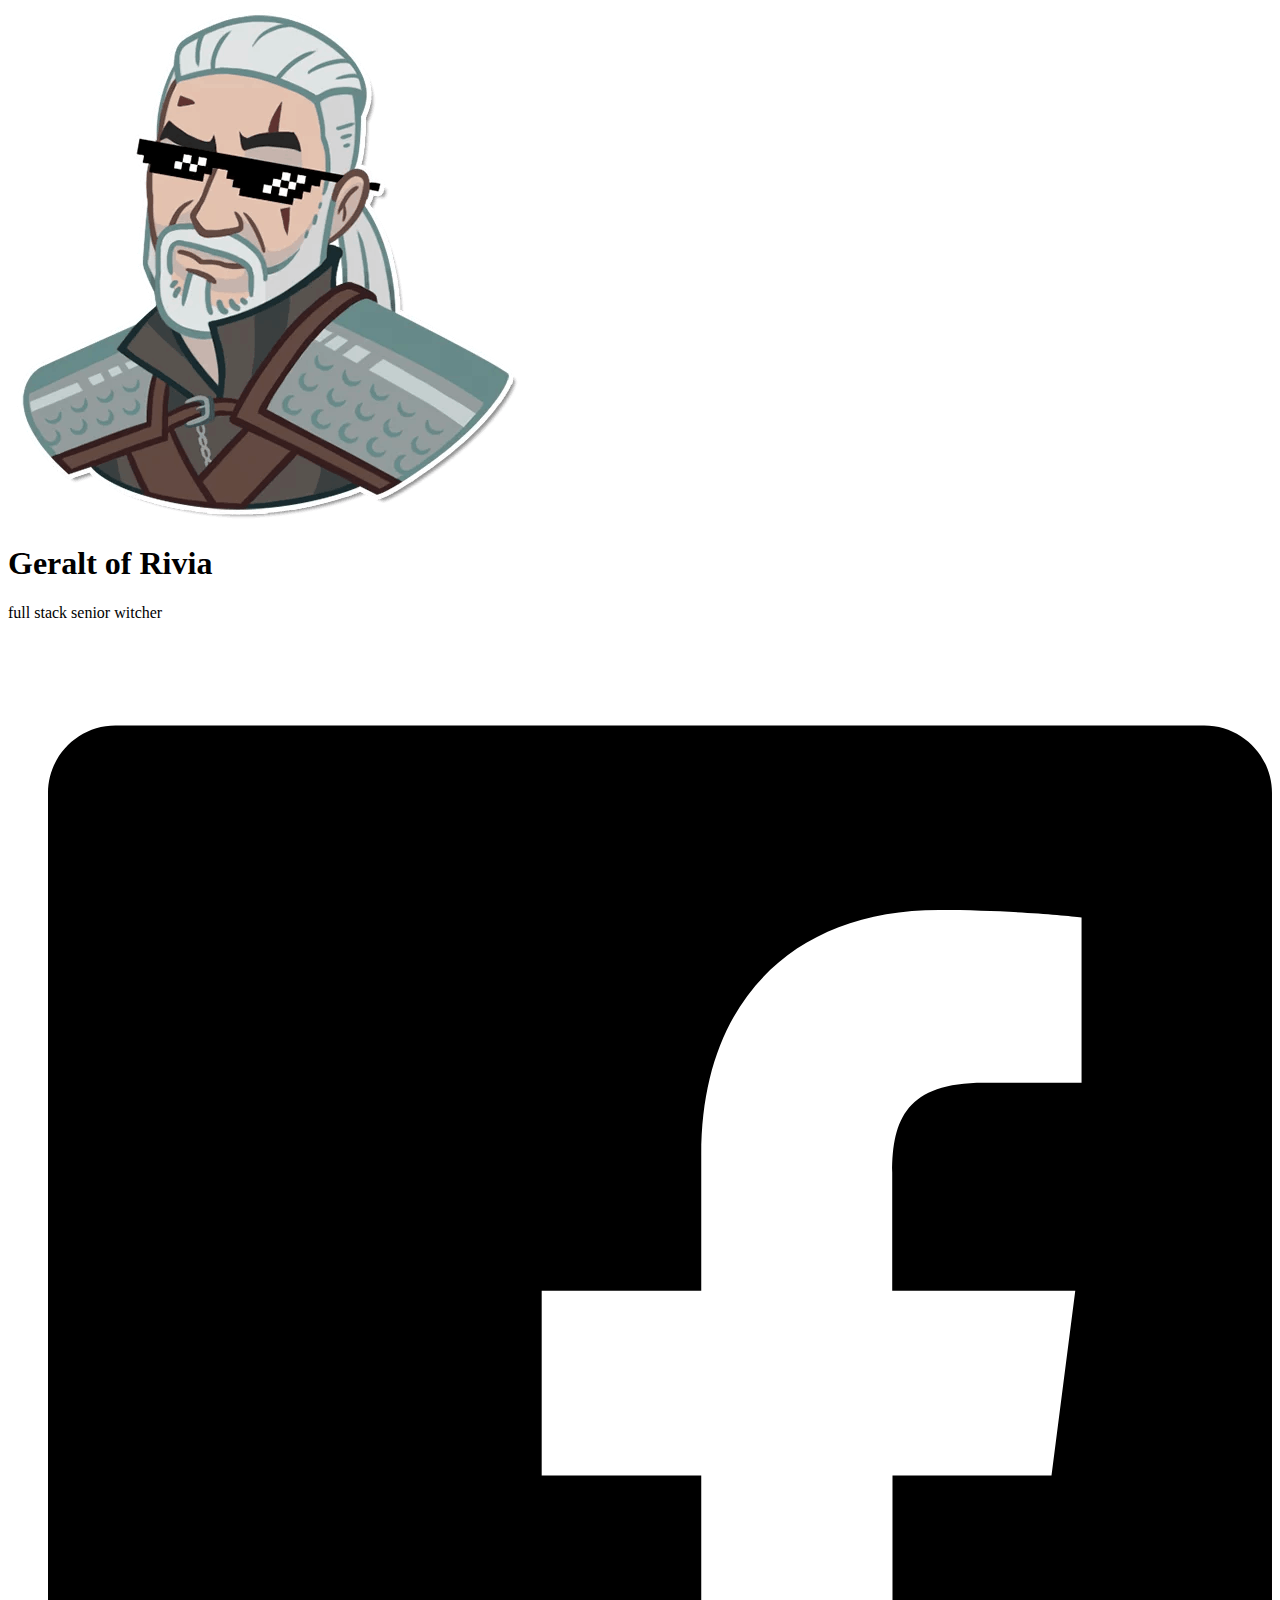
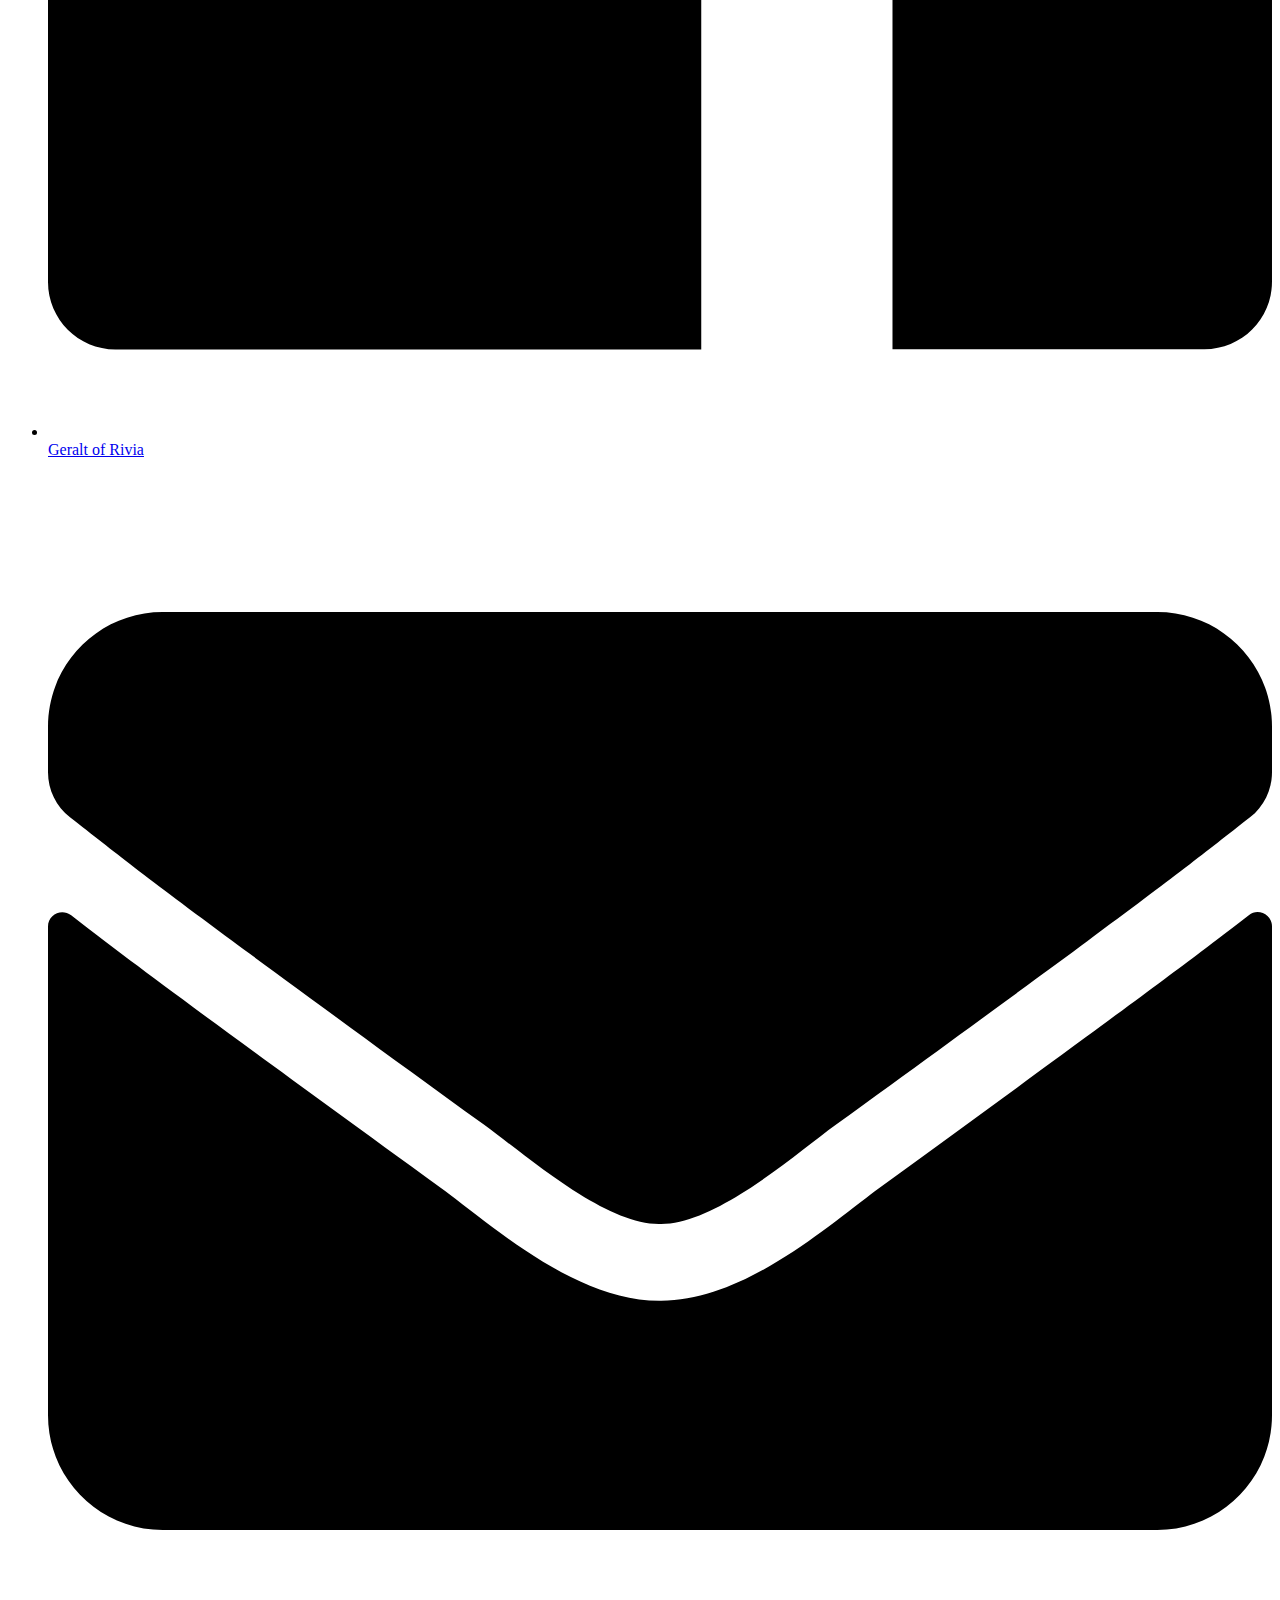
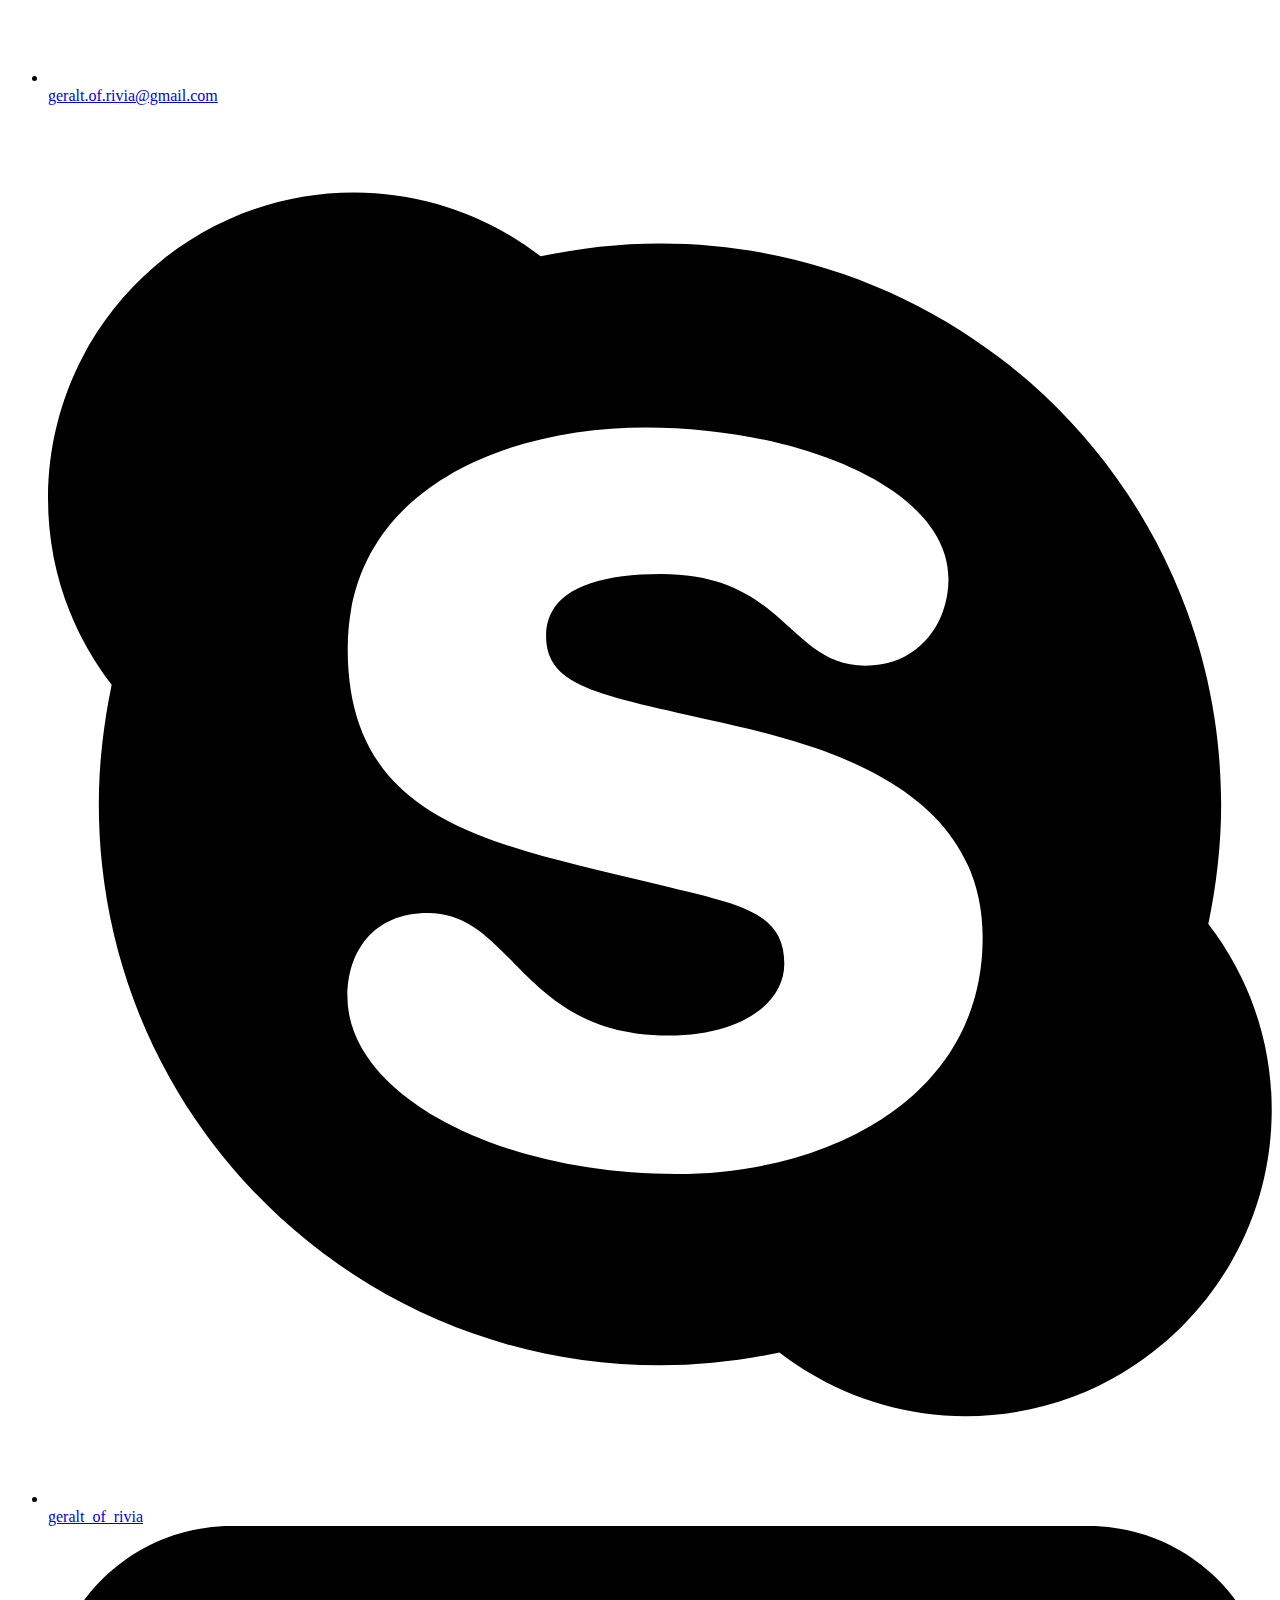
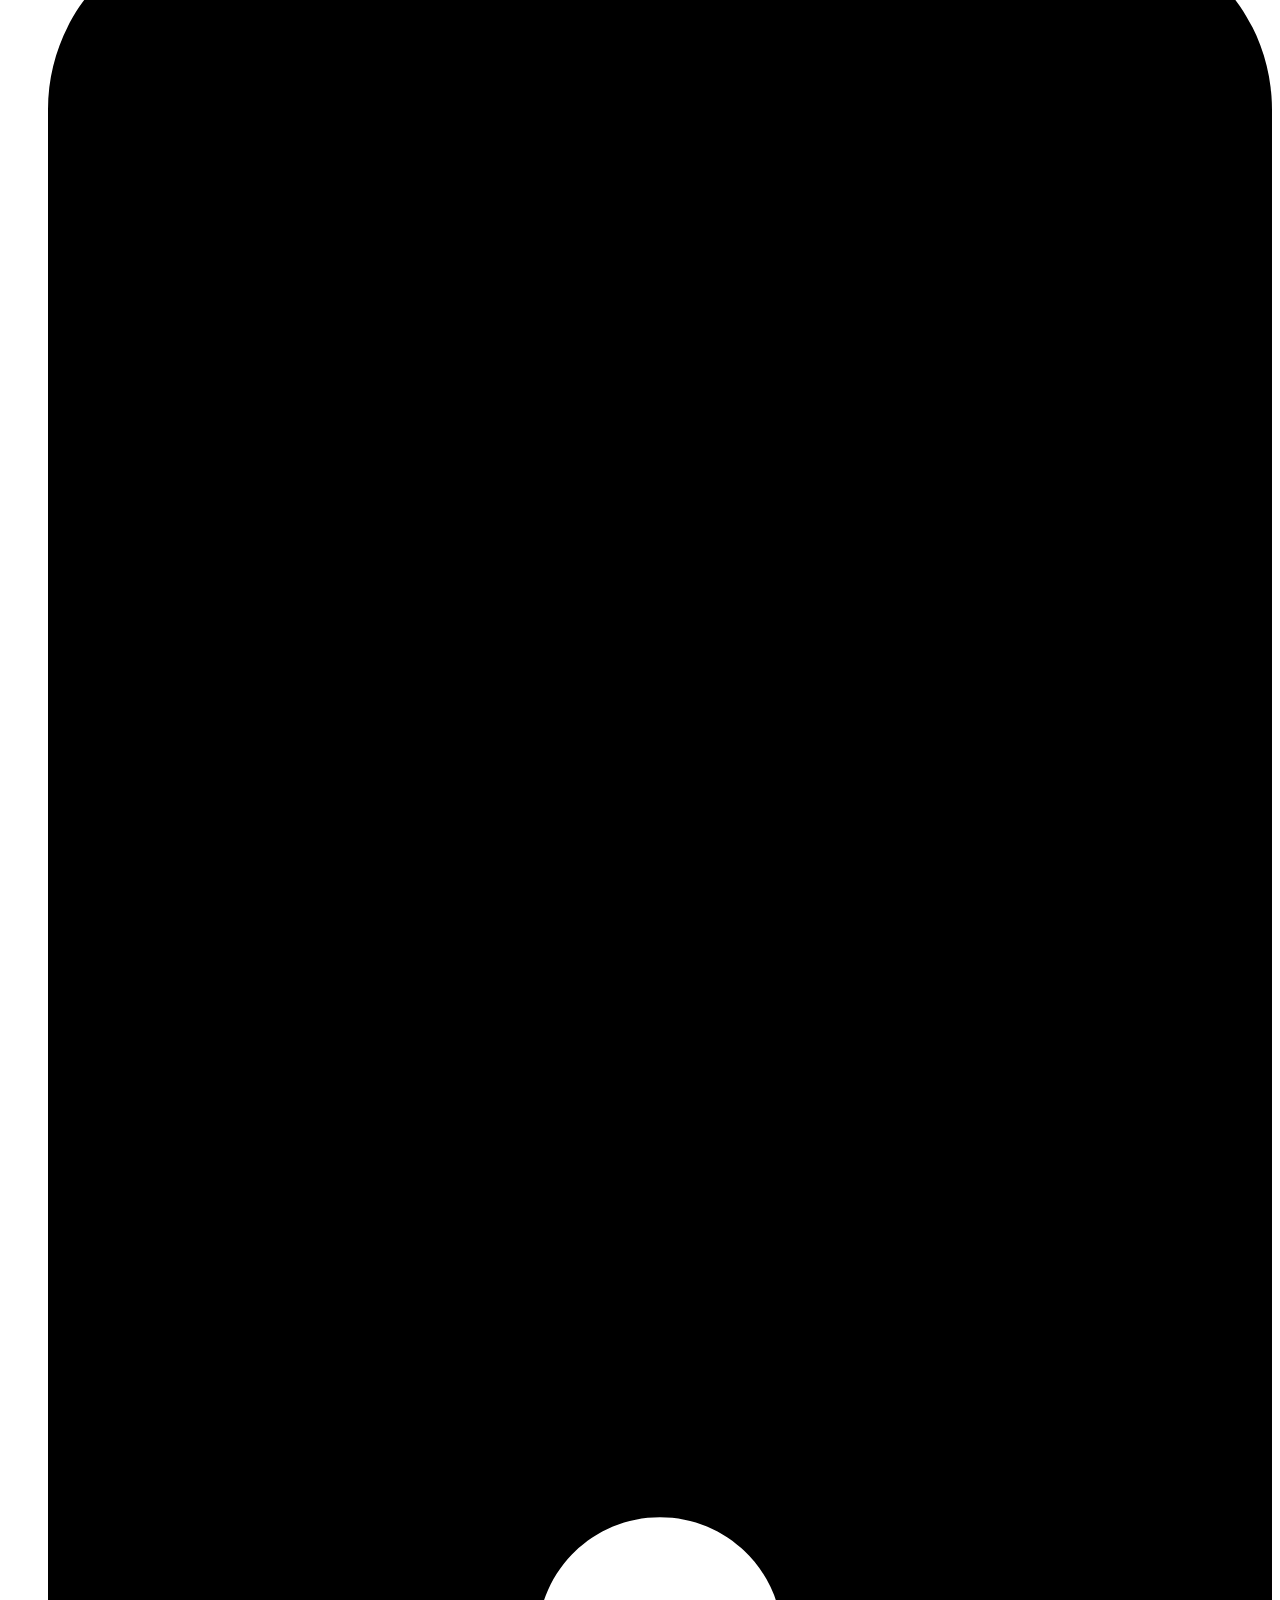
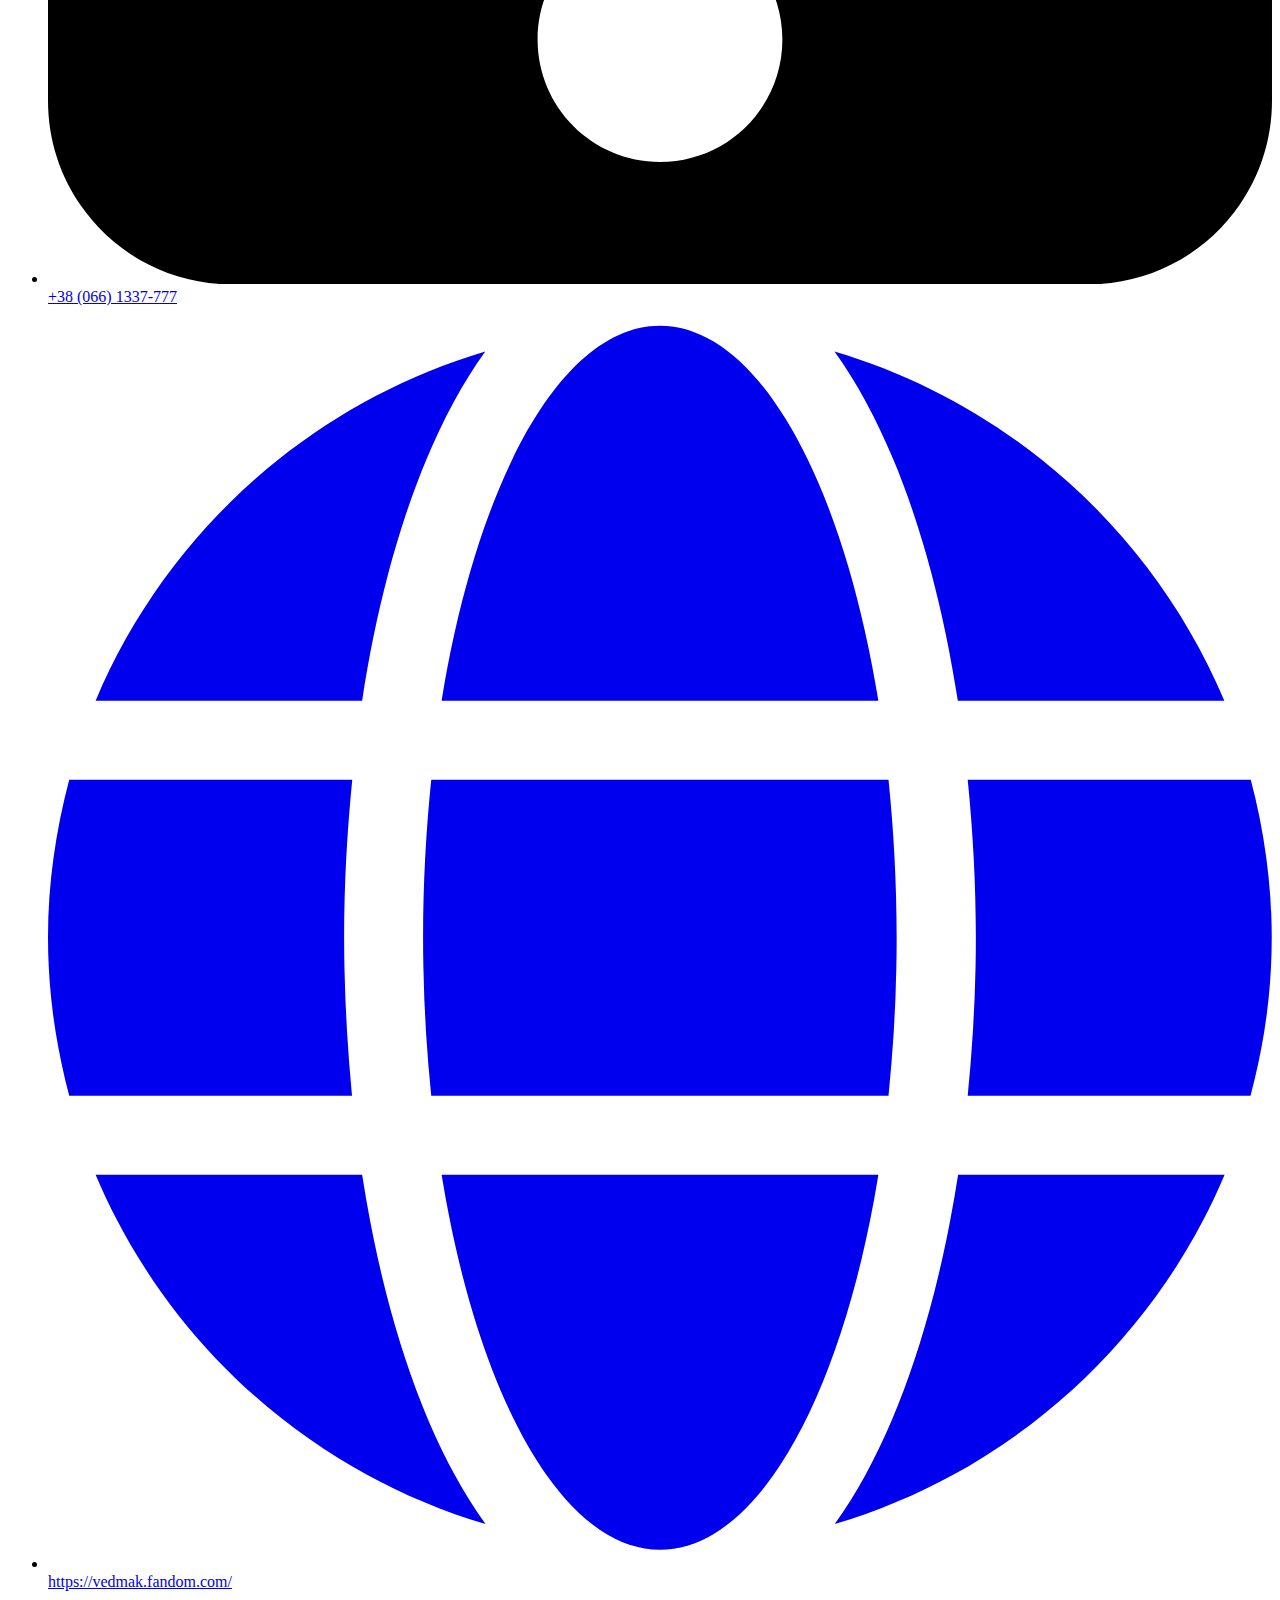
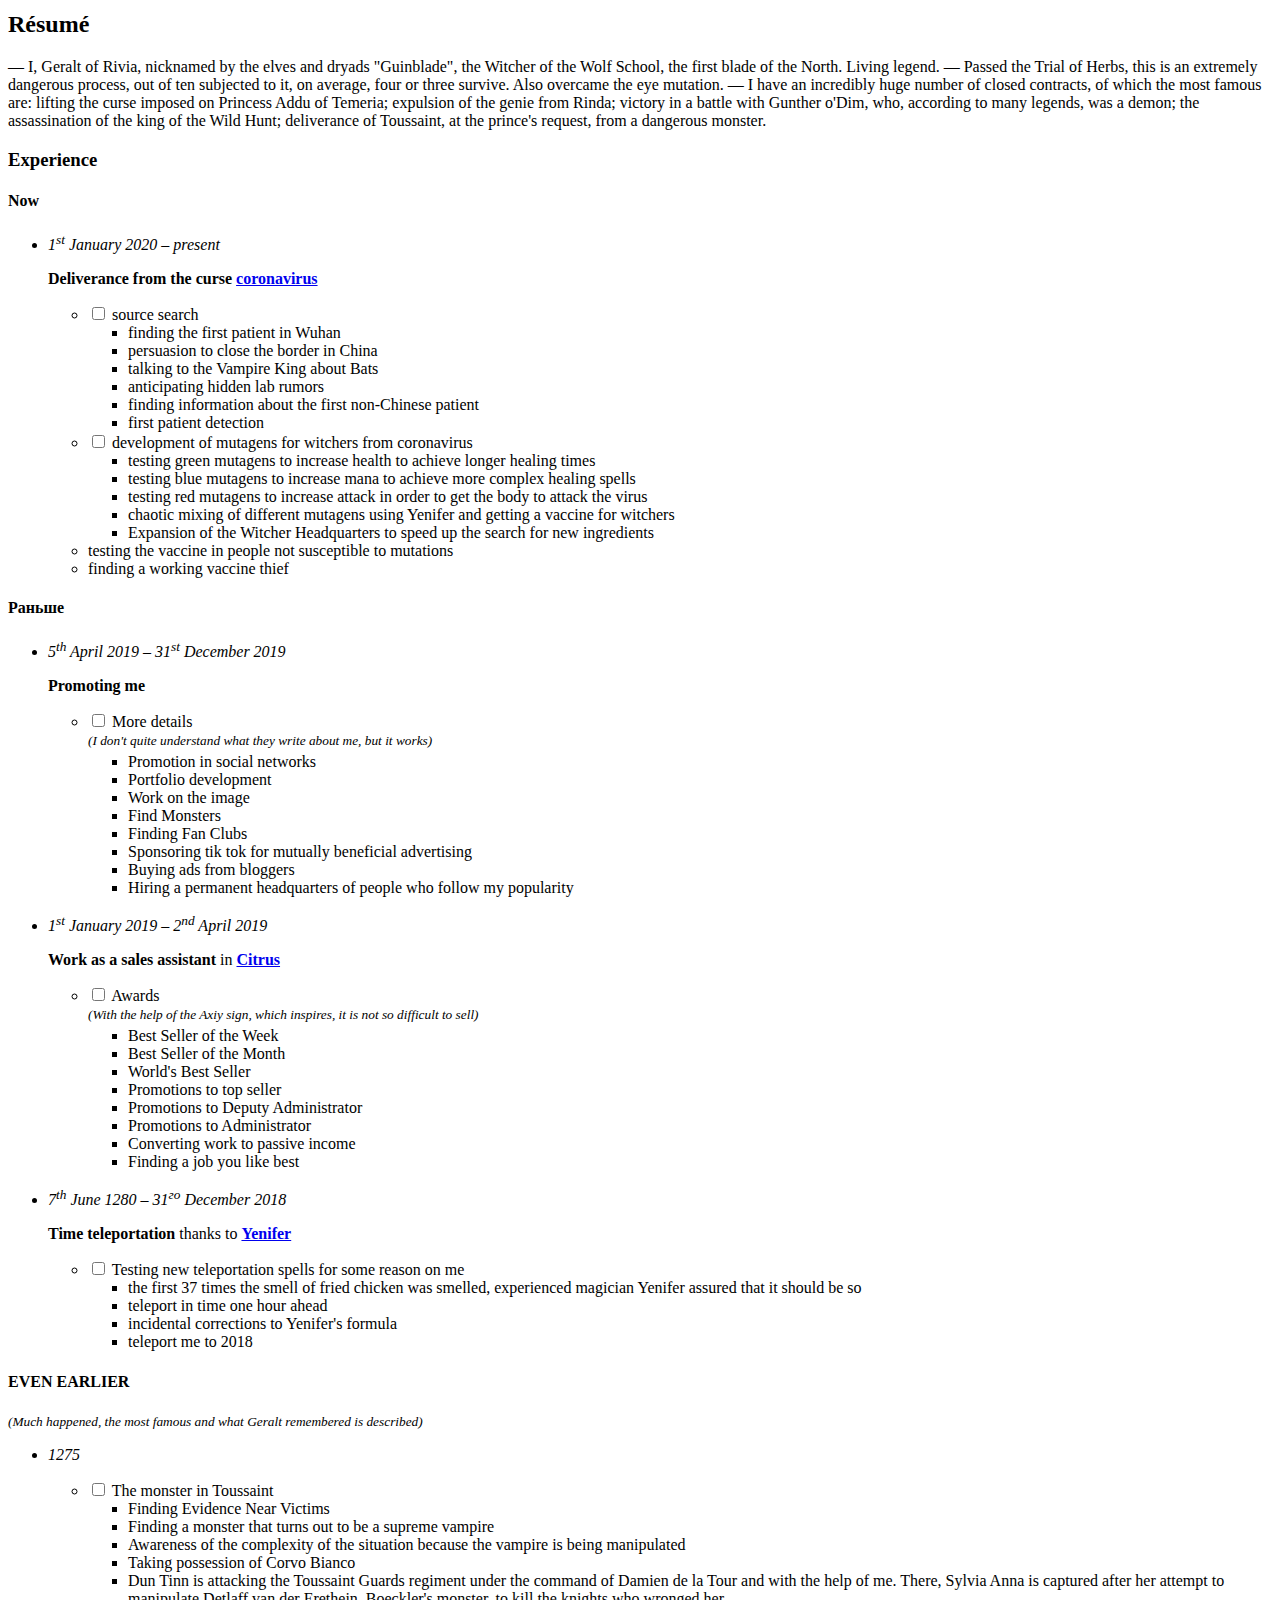
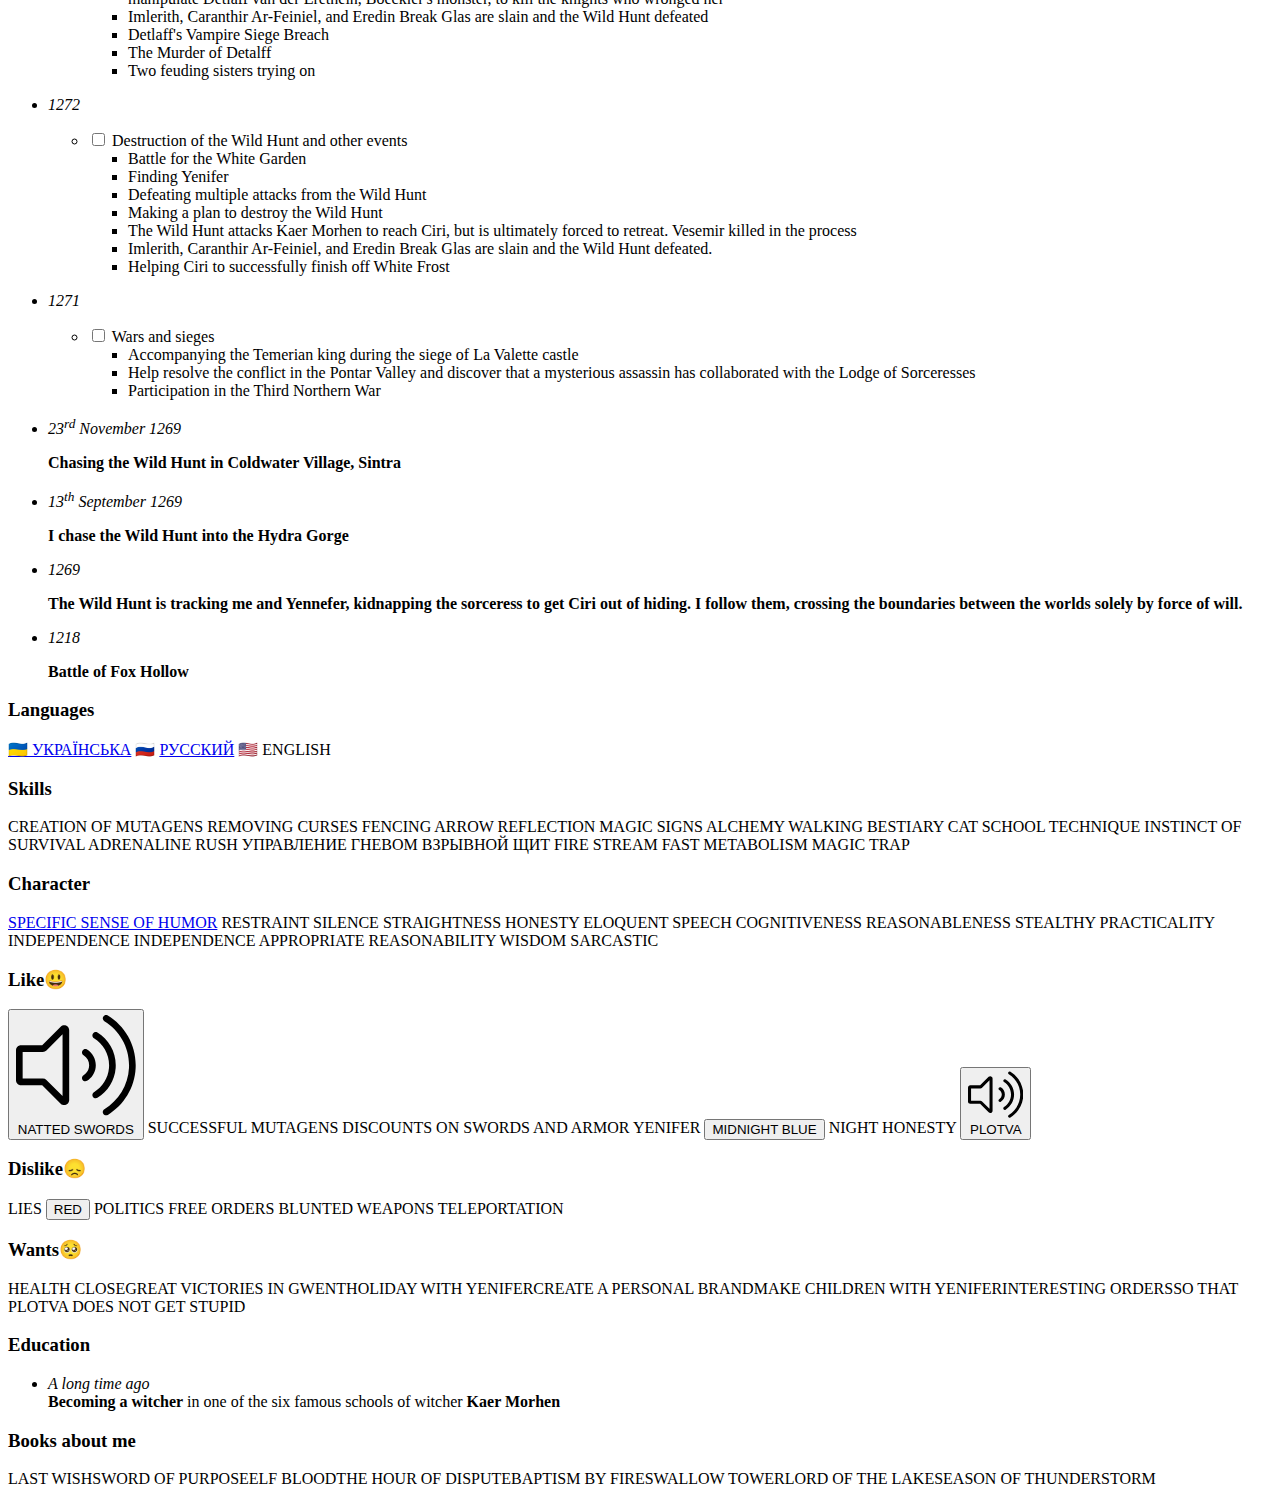
==== commit 748ae704: "Add Ukrainian language" ====
--- a/en-en/index.html
+++ b/en-en/index.html
@@ -1,5 +1,5 @@
 <!DOCTYPE html>
-<html lang="ru">
+<html lang="en">
   <head>
     <meta charset="UTF-8" />
     <meta http-equiv="X-UA-Compatible" content="IE=edge">
@@ -162,7 +162,7 @@
                                               <li>World's Best Seller</li>
                                               <li>Promotions to top seller</li>
                                               <li>Promotions to Deputy Administrator</li>
-                                              <li>Promotions to Deputy Administrator</li>
+                                              <li>Promotions to Administrator</li>
                                               <li>Converting work to passive income</li>
                                               <li>Finding a job you like best</li>
                                             </ul>
@@ -274,7 +274,7 @@
               <div class="six wide column">
                 <section>
                     <h3>Languages</h3>
-                    <p class="tags small"><a href="/uk-ua" hreflang="uk" rel="alternate" class="language" lang="uk">&#x1f1fa;&#x1f1e6; <span>УКРАЇНСЬКА</span></a> &#x1f1f7;&#x1f1fa; <a href="../" hreflang="ru" rel="alternate" class="language" lang="ru"><span>РУССКИЙ</span></a> <span class="language" lang="en">&#x1f1fa;&#x1f1f8; ENGLISH</span></p>
+                    <p class="tags small"><a href="../uk-ua" hreflang="uk" rel="alternate" class="language" lang="uk">&#x1f1fa;&#x1f1e6; <span>УКРАЇНСЬКА</span></a> &#x1f1f7;&#x1f1fa; <a href="../" hreflang="ru" rel="alternate" class="language" lang="ru"><span>РУССКИЙ</span></a> <span class="language" lang="en">&#x1f1fa;&#x1f1f8; ENGLISH</span></p>
                 </section>
                 <section>
                     <h3>Skills</h3>
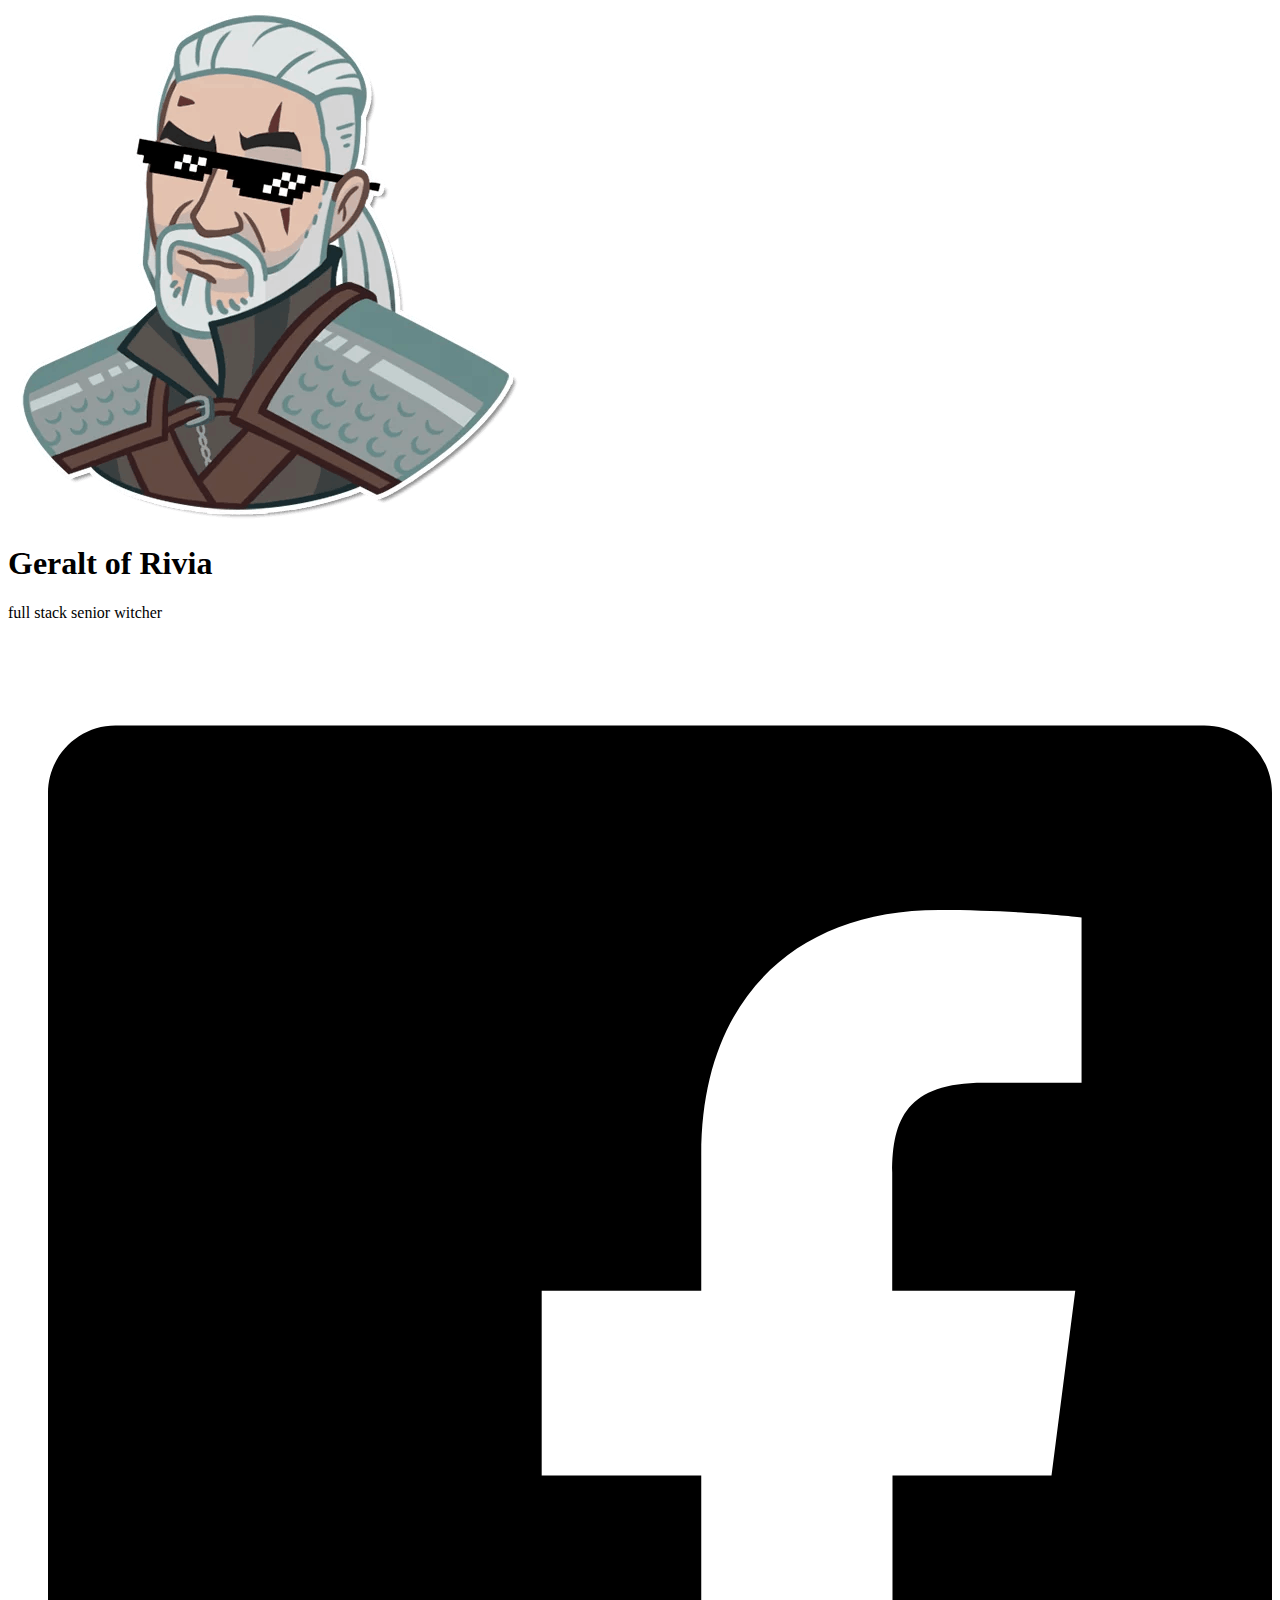
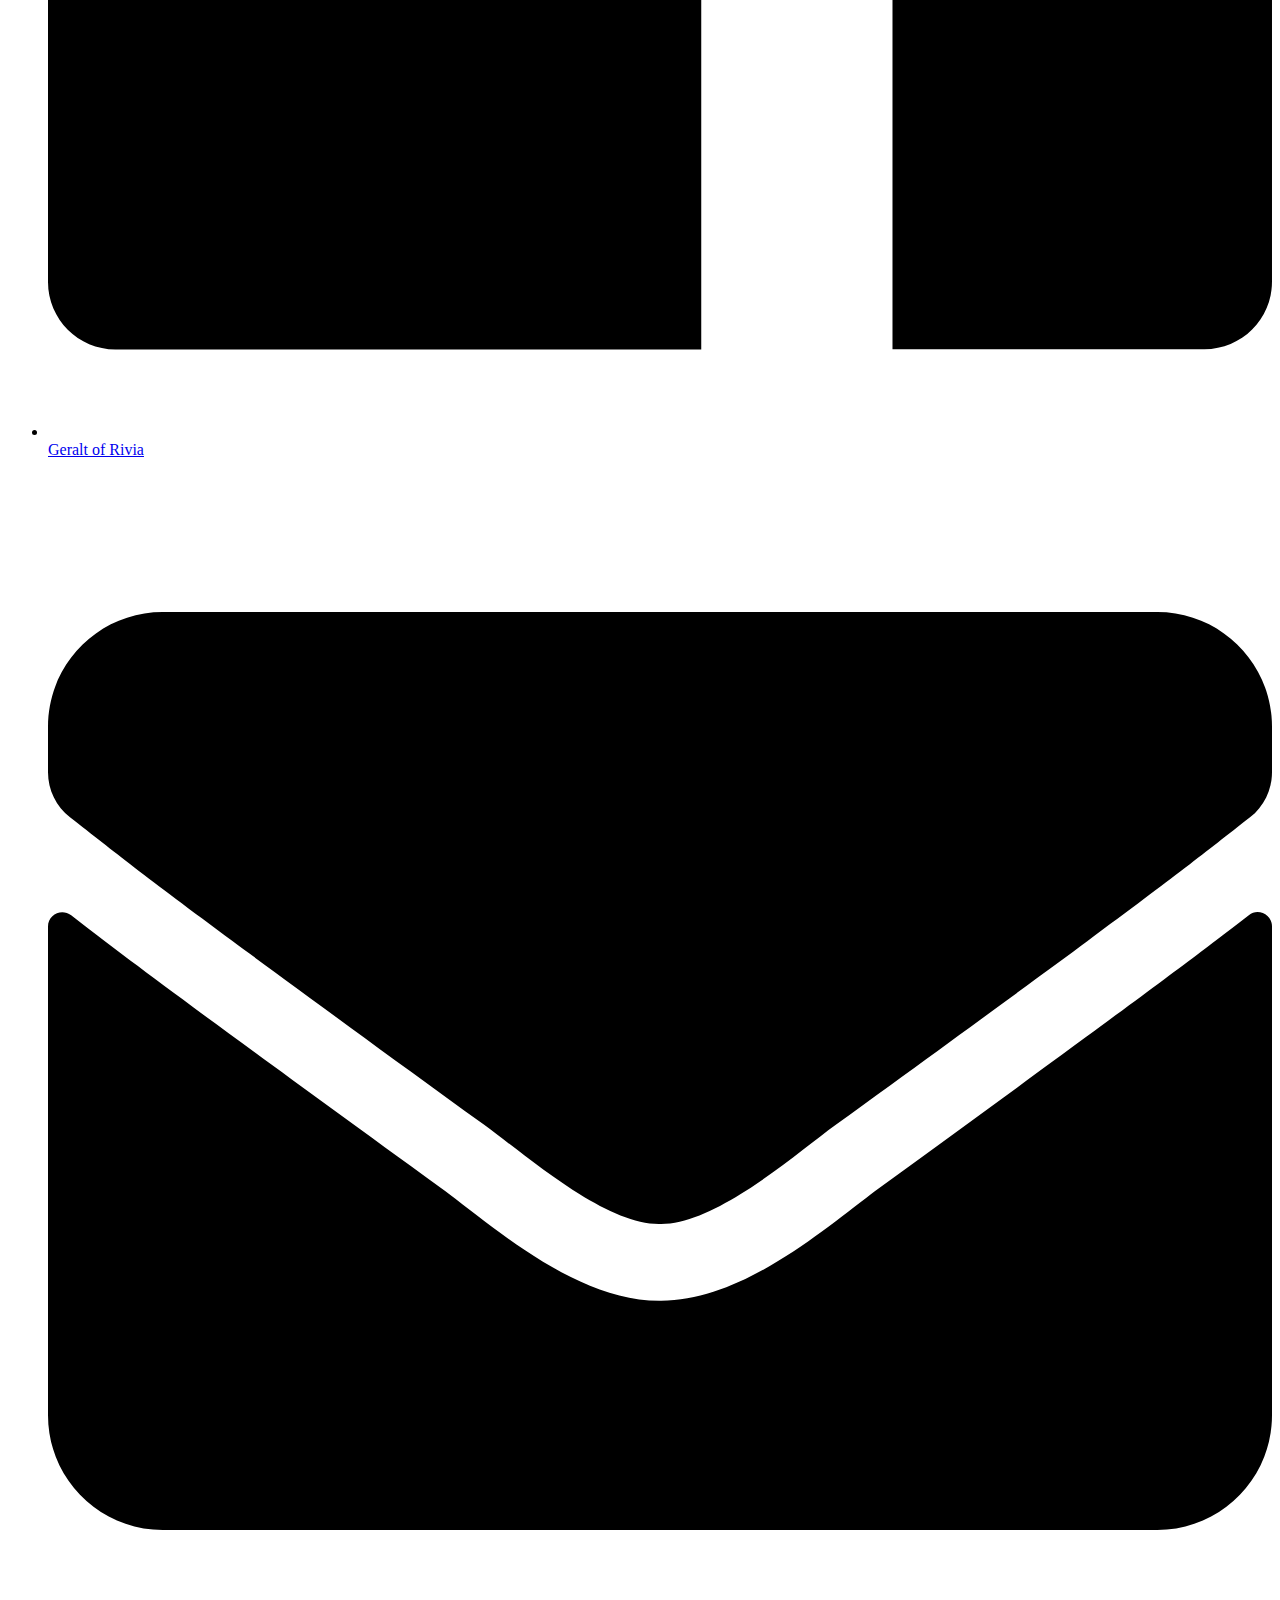
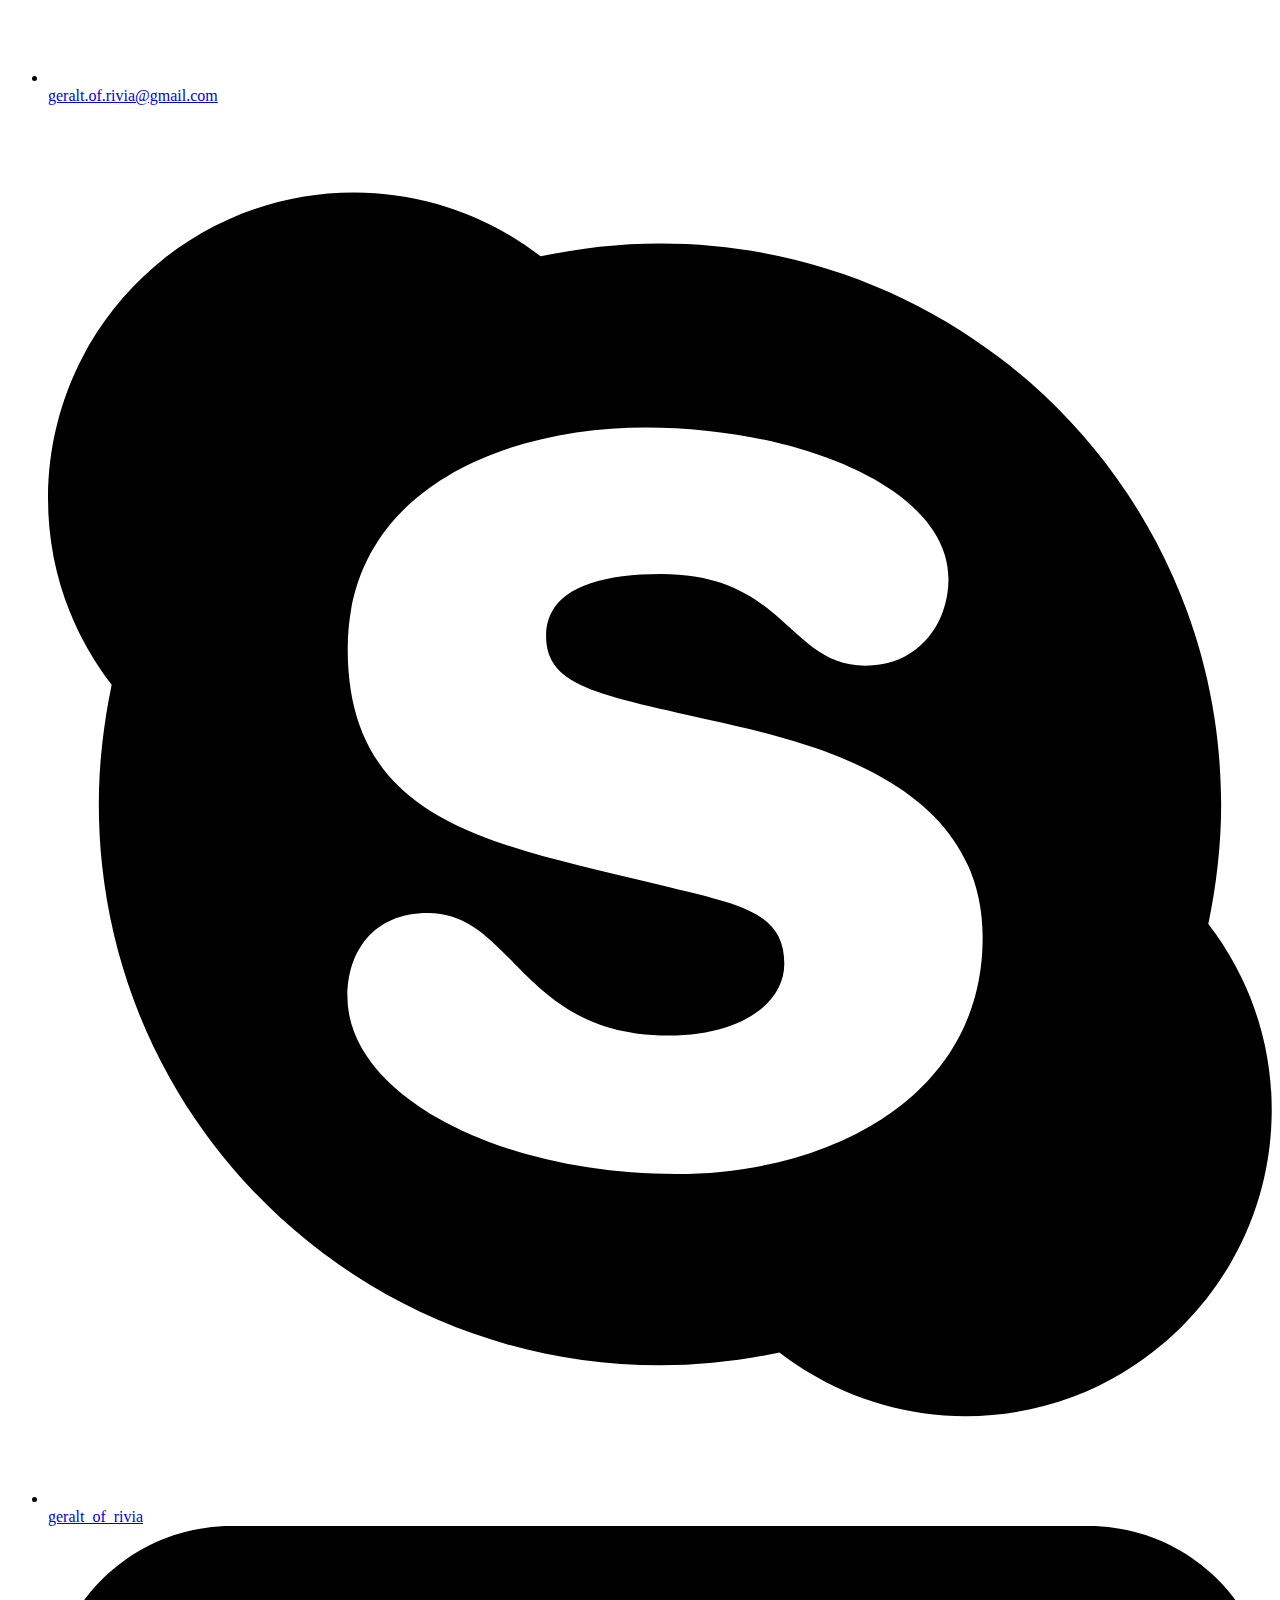
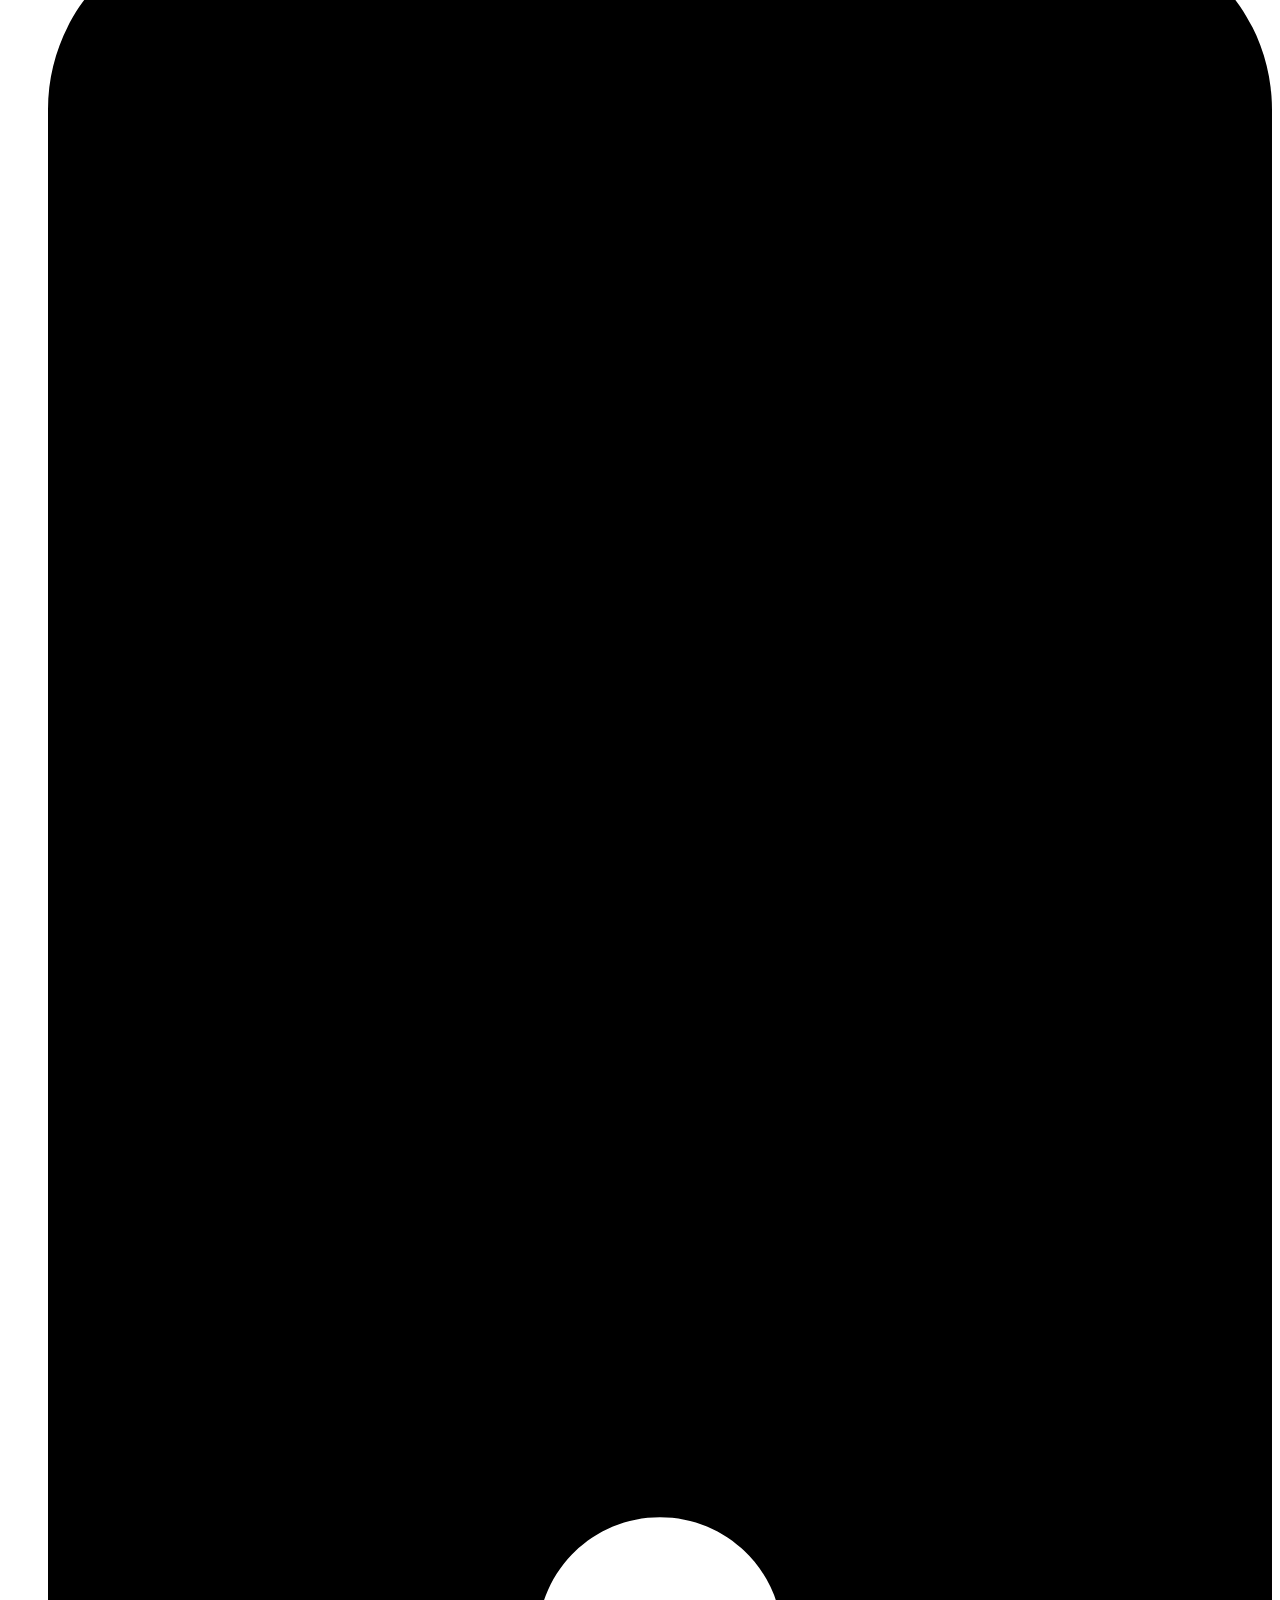
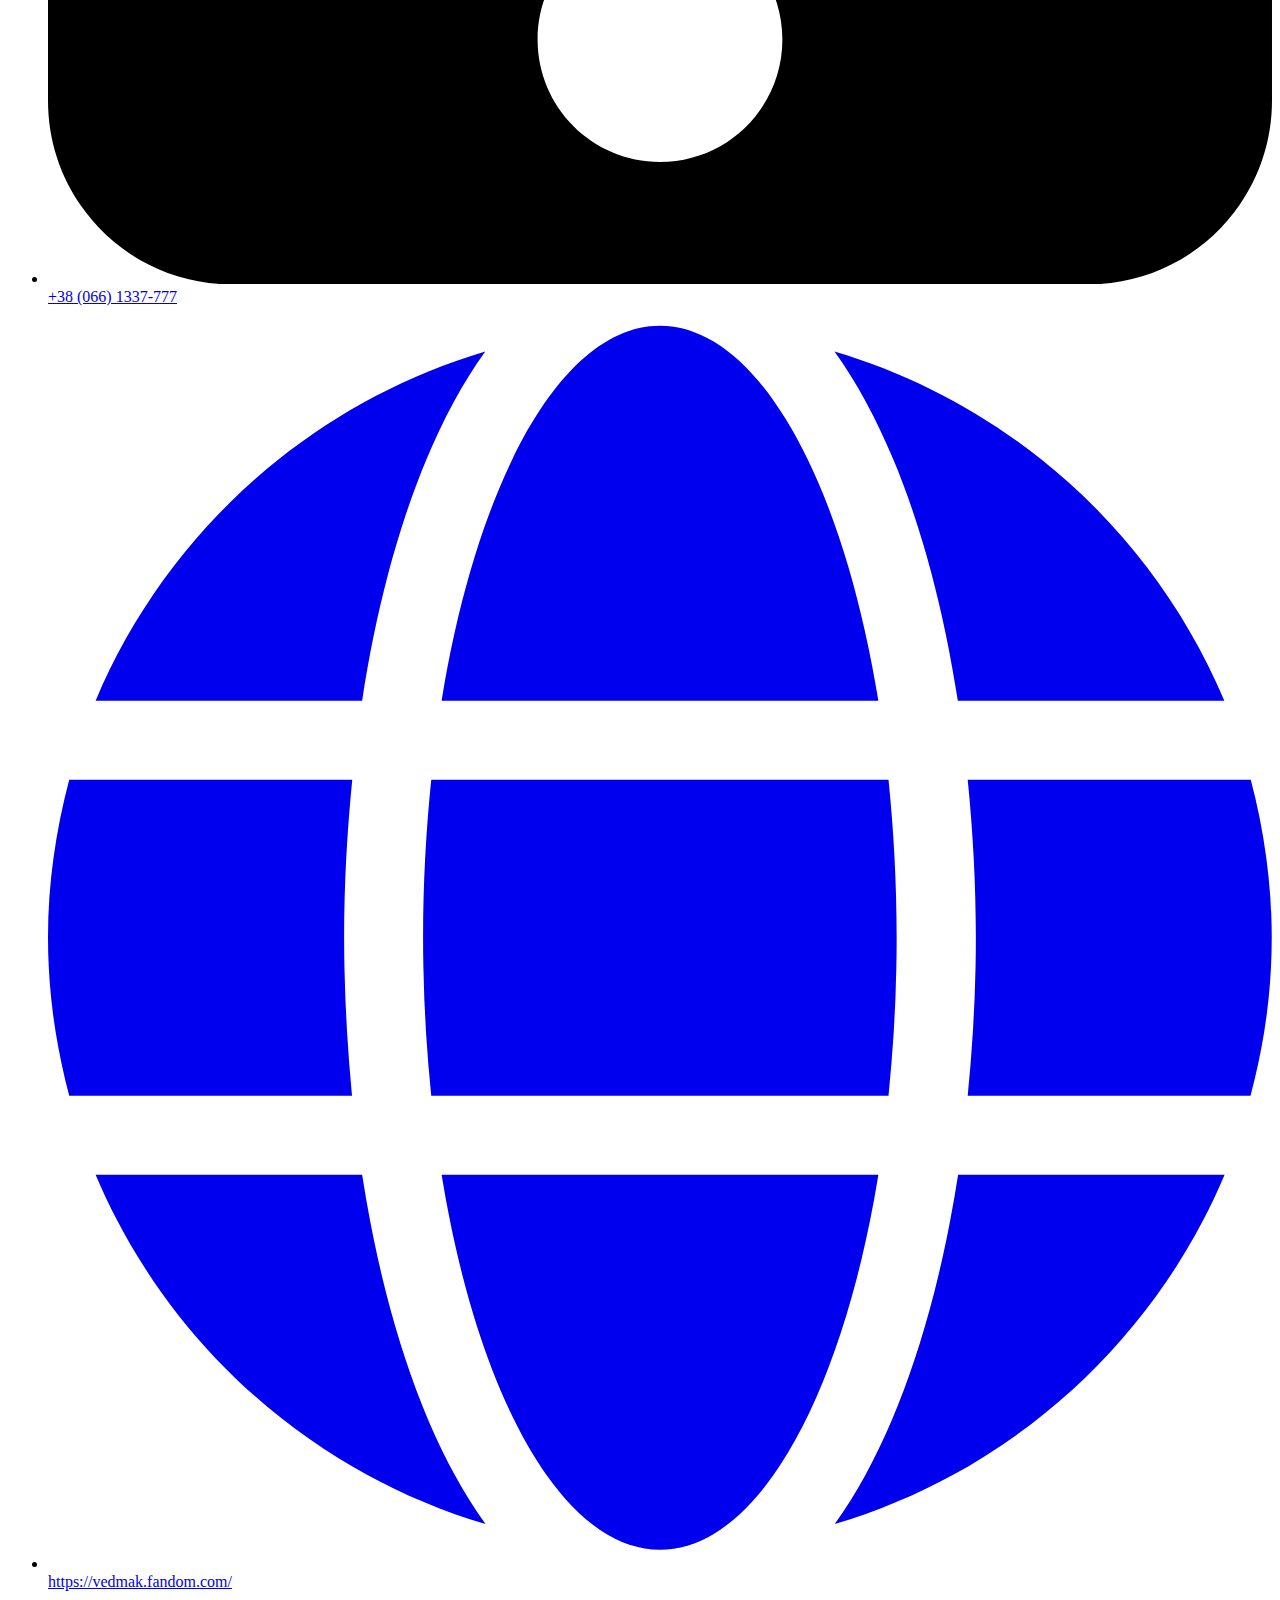
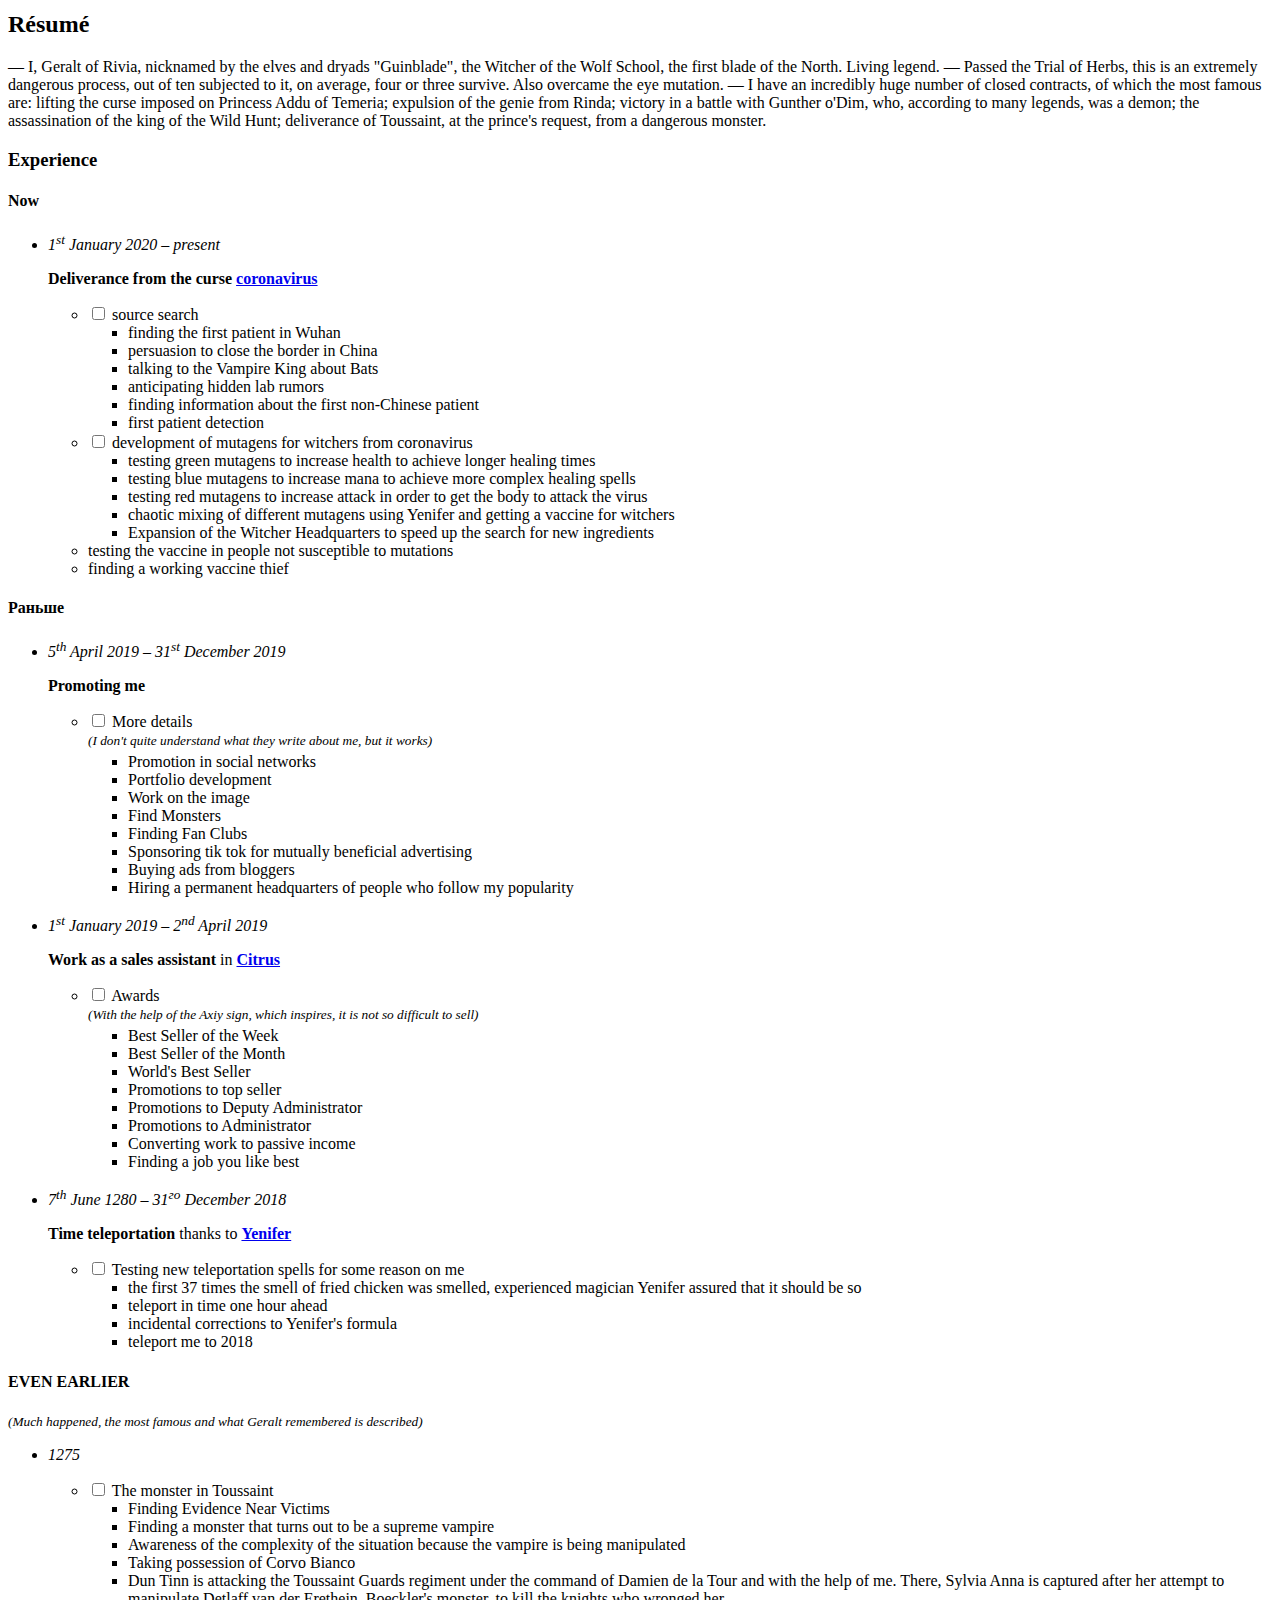
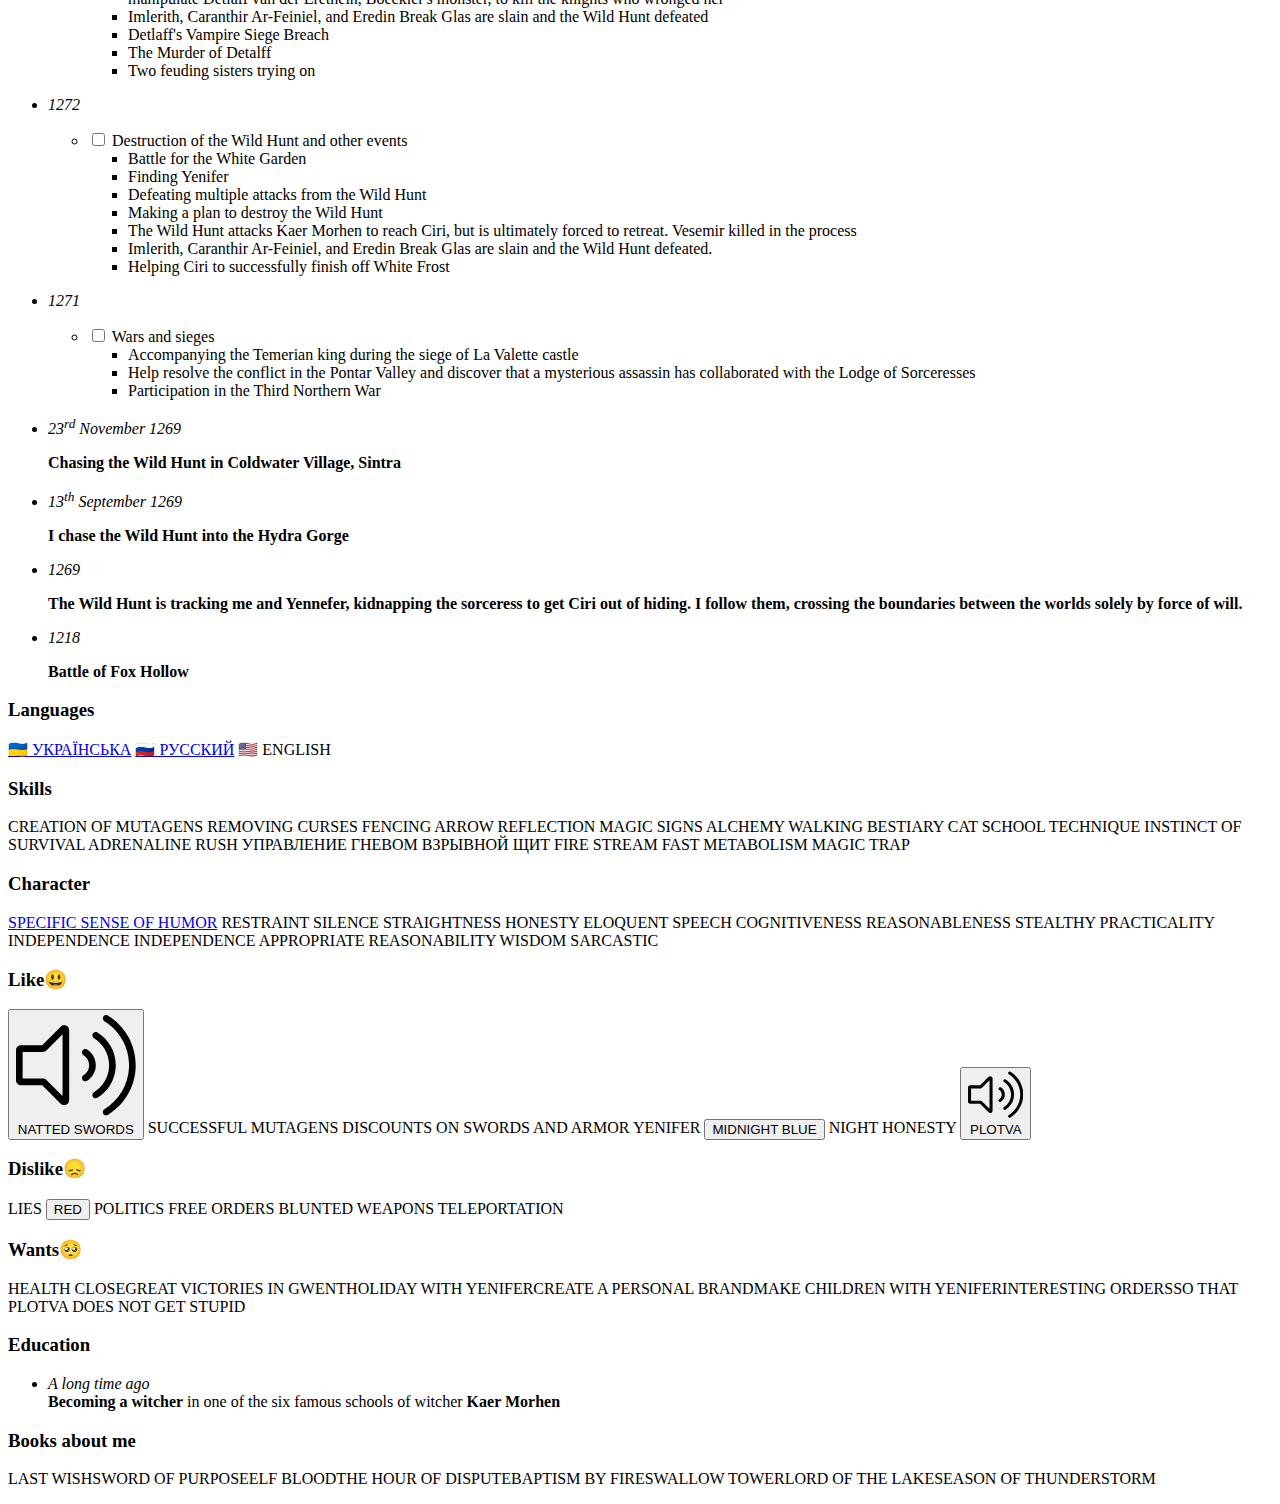
==== commit a33e1ceb: "Fix some bugs with language" ====
--- a/en-en/index.html
+++ b/en-en/index.html
@@ -17,7 +17,7 @@
             <div class="row">
               <div class="three wide center aligned column">
                 <div class="avatar-wrapper">
-                  <object class="avatar" data="../assets/images/avatar.png" role="img" aria-label="My profile picture"></object>
+                  <img class="avatar" src="../assets/images/avatar.png"></object>
                 </div>
               </div>
               <div class="thirteen wide column">
@@ -121,7 +121,7 @@
                         <h4>Раньше</h4>
                         <ul class="timeline">
                             <li>
-                                <p><em>5<sup>th</sup> April 2019 – 31<sup>st</sup> December 2019</em></em></p>
+                                <p><em>5<sup>th</sup> April 2019 – 31<sup>st</sup> December 2019</em></p>
                                 <p><strong>Promoting me</strong></p>
                                 <ul>
                                     <li class="details">
@@ -146,7 +146,7 @@
                                 </ul>
                             </li>
                             <li>
-                                <p><em>1<sup>st</sup> January 2019 – 2<sup>nd</sup> April 2019</em></em></p>
+                                <p><em>1<sup>st</sup> January 2019 – 2<sup>nd</sup> April 2019</em></p>
                                 <p><strong>Work as a sales assistant</strong> in <strong><a href="https://www.citrus.ua/" rel="external">Citrus</a></strong></p>
                                 <ul>
                                     <li class="details">
@@ -171,7 +171,7 @@
                                 </ul>
                             </li>
                             <li>
-                                <p><em>7<sup>th</sup> June 1280 – 31<sup>го</sup> December 2018</em></em></p>
+                                <p><em>7<sup>th</sup> June 1280 – 31<sup>го</sup> December 2018</em></p>
                                 <p><strong>Time teleportation</strong> thanks to <strong><a href="https://vedmak.fandom.com/wiki/%D0%99%D0%B5%D0%BD%D0%BD%D0%B8%D1%84%D1%8D%D1%80" rel="external">Yenifer</a></strong></p>
                                 <ul>
                                     <li class="details">
@@ -274,7 +274,7 @@
               <div class="six wide column">
                 <section>
                     <h3>Languages</h3>
-                    <p class="tags small"><a href="../uk-ua" hreflang="uk" rel="alternate" class="language" lang="uk">&#x1f1fa;&#x1f1e6; <span>УКРАЇНСЬКА</span></a> &#x1f1f7;&#x1f1fa; <a href="../" hreflang="ru" rel="alternate" class="language" lang="ru"><span>РУССКИЙ</span></a> <span class="language" lang="en">&#x1f1fa;&#x1f1f8; ENGLISH</span></p>
+                    <p class="tags small"><a href="../uk-ua" hreflang="uk" rel="alternate" class="language" lang="uk"> <span>&#x1f1fa;&#x1f1e6; УКРАЇНСЬКА</span></a>  <a href="../" hreflang="ru" rel="alternate" class="language" lang="ru"><span>&#x1f1f7;&#x1f1fa; РУССКИЙ</span></a> <span class="language" lang="en">&#x1f1fa;&#x1f1f8; ENGLISH</span></p>
                 </section>
                 <section>
                     <h3>Skills</h3>
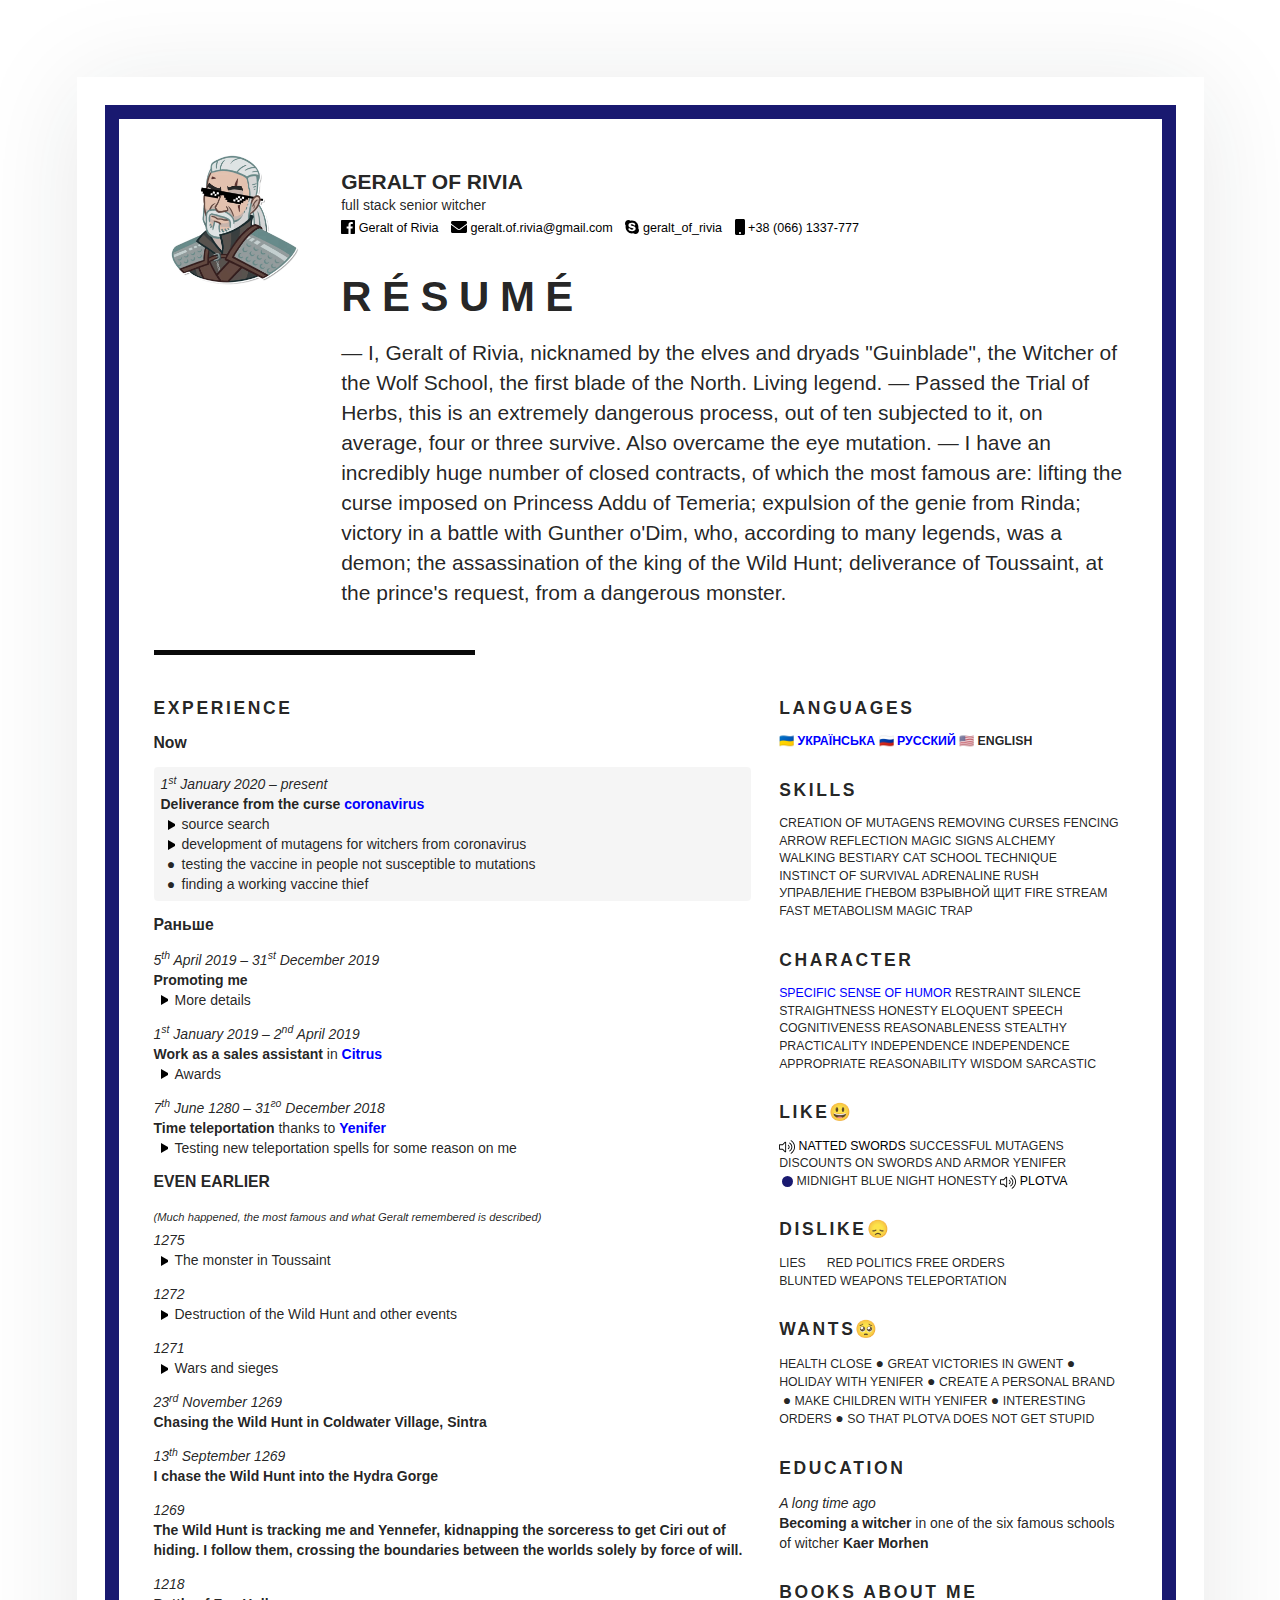
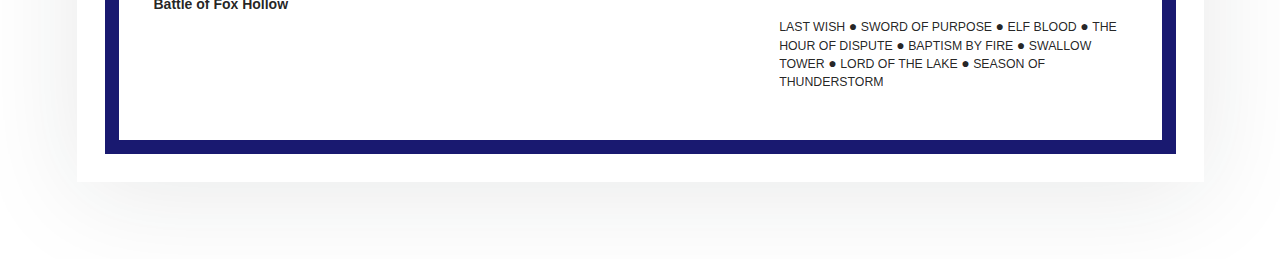
==== commit a3cba493: "Fix vendor-prefixed to standard" ====
--- a/en-en/index.html
+++ b/en-en/index.html
@@ -6,7 +6,7 @@
     <meta name="viewport" content="width=device-width, initial-scale=1.0">
     <meta name=description content="This site resume Herald of Rivia">
     <title>Résumé</title>
-    <link rel="stylesheet" href="https://binary-studio-academy.github.io/stage-2/assets/stylesheets/base.css">
+    <link rel="stylesheet" href="../base.css">
     <link rel="stylesheet" href="../style.css">
   </head>
   <body>
@@ -17,7 +17,7 @@
             <div class="row">
               <div class="three wide center aligned column">
                 <div class="avatar-wrapper">
-                  <img class="avatar" src="../assets/images/avatar.png"></object>
+                  <img class="avatar" src="../assets/images/avatar.png" alt="avatar">
                 </div>
               </div>
               <div class="thirteen wide column">
--- a/base.css
+++ b/base.css
@@ -0,0 +1,1050 @@
+::-moz-selection {
+  background: yellow;
+}
+::selection {
+  background: yellow;
+}
+*,
+*::before,
+*::after {
+  box-sizing: inherit;
+}
+html {
+  font-size: 14px;
+  -webkit-text-size-adjust: 100%;
+  text-size-adjust: 100%;
+  box-sizing: border-box;
+}
+html,
+body {
+  margin: 0;
+  line-height: 1.4285em;
+  color: rgba(0, 0, 0, 0.87);
+}
+body {
+  font-family:
+   apple-system,
+   BlinkMacSystemFont,
+   "Segoe UI",
+   Roboto,
+   Oxygen-Sans,
+   Ubuntu,
+   Cantarell,
+   "Helvetica Neue",
+   sans-serif;
+}
+h1,
+h2,
+h3,
+h4,
+h5 {
+  line-height: 1.28571429em;
+  margin: 0 0 1rem 0;
+  font-weight: bold;
+  padding: 0;
+}
+h1:last-child,
+h2:last-child,
+h3:last-child,
+h4:last-child,
+h5:last-child {
+  margin-bottom: 0;
+}
+h1,
+h2,
+h3 {
+  text-transform: uppercase;
+}
+h1 {
+  font-weight: 900;
+  font-size: 1.5rem;
+  margin-bottom: 0;
+}
+h2 {
+  font-weight: 900;
+  font-size: 3rem;
+  letter-spacing: 0.25em;
+}
+h2 + p {
+  font-weight: 300;
+  font-size: 1.5rem;
+  margin-bottom: 0.25em;
+}
+h3 {
+  font-weight: 700;
+  font-size: 1.25rem;
+  letter-spacing: 0.15em;
+}
+h4 {
+  font-size: 1.125rem;
+}
+h5 {
+  font-size: 1rem;
+}
+h6 {
+  font-size: 0.75rem;
+  letter-spacing: 0.15em;
+  text-transform: uppercase;
+  margin: 0 0 1em 0;
+}
+section {
+  padding: 1em 0;
+}
+p {
+  margin: 0 0 1em;
+  line-height: 1.4285em;
+}
+p:first-child {
+  margin-top: 0;
+}
+p:last-child {
+  margin-bottom: 0;
+}
+strong {
+  font-weight: 600;
+}
+small {
+  font-size: 80%;
+}
+ul,
+ol {
+  list-style: none outside none;
+  padding-left: 1.5em;
+  margin: 0;
+}
+ol {
+  counter-reset: ol-counter;
+}
+li {
+  list-style: none outside none;
+}
+ul > li::before {
+  content: "●";
+  font-family: "Arial", sans-serif;
+  float: left;
+  width: 1.5em;
+  margin-left: -1.5em;
+  text-align: center;
+}
+ol > li::before {
+  content: counter(ol-counter);
+  counter-increment: ol-counter;
+  float: left;
+  width: 1rem;
+  border-radius: 0.25em;
+  background: transparent;
+  color: inherit;
+  font-weight: bold;
+  font-size: 0.7em;
+  font-family: inherit;
+  display: flex;
+  align-items: center;
+  justify-content: center;
+  margin-left: calc(-1.5rem + 0.5rem / 2);
+  height: 1rem;
+  margin-top: calc((1.4285rem - 1rem) / 2);
+}
+ol.inverted > li::before {
+  background: black;
+  color: white;
+  font-weight: normal;
+}
+a {
+  color: blue;
+  background-color: transparent;
+  text-decoration: none;
+}
+a[rel="external"]:not(.label):hover,
+a.language:hover span {
+  text-decoration: underline;
+}
+code {
+  border: 1px solid #bdbdbd;
+  padding: 0 0.25em;
+  border-radius: 3px;
+  background: #eee;
+  font-size: 95%;
+}
+
+/* Prevent `sub` and `sup` elements from affecting the line height in all browsers */
+sub,
+sup {
+  font-size: 75%;
+  line-height: 0;
+  position: relative;
+  vertical-align: baseline;
+}
+sub {
+  bottom: -0.25em;
+}
+sup {
+  top: -0.5em;
+}
+
+/* Remove the border on images inside links in IE 10 */
+img {
+  border-style: none;
+}
+
+/* Change the font styles in all browsers, remove the margin in Firefox and Safari */
+button,
+input {
+  font-family: inherit;
+  font-size: 100%;
+  line-height: 1.15;
+  margin: 0;
+
+  /* Show the overflow in IE and Edge */
+  overflow: visible;
+}
+
+/* Remove the inheritance of text transform in Edge, Firefox, and IE */
+button {
+  text-transform: none;
+}
+
+/* Correct the inability to style clickable types in iOS and Safari	*/
+button,
+[type="button"] {
+  -webkit-appearance: button;
+  appearance: button;
+}
+
+/* Remove the inner border and padding in Firefox	*/
+button::-moz-focus-inner,
+[type="button"]::-moz-focus-inner {
+  border-style: none;
+  padding: 0;
+}
+
+/* Restore the focus styles unset by the previous rule */
+button:-moz-focusring,
+[type="button"]:-moz-focusring {
+  outline: 1px dotted ButtonText;
+}
+
+/* Add the correct box sizing in IE 10, remove the padding in IE 10 */
+[type="checkbox"] {
+  box-sizing: border-box;
+  padding: 0;
+}
+
+/* Utiltities */
+.nowrap {
+  white-space: nowrap;
+}
+
+/* Article */
+article {
+  max-width: 100%;
+  margin-left: auto;
+  margin-right: auto;
+}
+@media only screen and (min-width: 768px) and (max-width: 991px) {
+  article {
+    width: 723px;
+    margin-top: calc((100% - 723px) / 2);
+    margin-bottom: calc((100% - 723px) / 2);
+  }
+}
+@media only screen and (min-width: 992px) and (max-width: 1199px) {
+  article {
+    width: 933px;
+    margin-top: calc((100% - 933px) / 2);
+    margin-bottom: calc((100% - 933px) / 2);
+  }
+}
+@media only screen and (min-width: 1200px) {
+  article {
+    width: 1127px;
+    margin-top: calc((100% - 1127px) / 2);
+    margin-bottom: calc((100% - 1127px) / 2);
+  }
+}
+
+/* Page */
+.page {
+  position: relative;
+  padding: 3em;
+  background: white;
+  box-shadow: 0 10px 100px 0 rgba(34, 36, 38, 0.1);
+  transition: box-shadow 0.2s linear;
+}
+.page[style^="border-color"] {
+  padding: 4.5em;
+}
+.page[style^="border-color"]::before {
+  content: " ";
+  display: block;
+  position: absolute;
+  left: 2em;
+  top: 2em;
+  right: 2em;
+  bottom: 2em;
+  border-color: inherit;
+  border-width: 1em;
+  border-style: solid;
+  pointer-events: none;
+  transition: border-color 0.2s ease-in-out;
+}
+@media only screen {
+  .page:hover {
+    box-shadow: 0 10px 100px 0 rgba(34, 36, 38, 0.3);
+  }
+}
+@media only screen and (max-width: 767px) {
+  .page,
+  .page[style^="border-color"] {
+    padding: 0;
+  }
+  .page[style^="border-color"]::before {
+    display: none;
+  }
+}
+
+/**
+ * # Semantic UI - 2.4.2
+ * https://github.com/Semantic-Org/Semantic-UI
+ * https://www.semantic-ui.com/
+ * Copyright 2014 Contributors
+ * Released under the MIT license
+ * https://opensource.org/licenses/MIT
+ */
+.grid {
+  flex-direction: row;
+  flex-wrap: wrap;
+  align-items: stretch;
+  padding: 0;
+  /**
+   * Temporary hack to be sure avatar
+   * is rendered on print preview
+   */
+  display: block !important;
+}
+.grid .grid {
+  margin-left: -1em;
+  margin-right: -1em;
+}
+
+/* Rows */
+.grid > .row {
+  position: relative;
+  display: flex;
+  flex-direction: row;
+  flex-wrap: wrap;
+  justify-content: inherit;
+  align-items: stretch;
+  width: 100% !important;
+  padding: 0;
+  padding-top: 1rem;
+  padding-bottom: 1rem;
+}
+
+/* Columns */
+/* Standard 16 column */
+.grid > .column:not(.row),
+.grid > .row > .column {
+  position: relative;
+  display: inline-block;
+  width: 6.25%;
+  padding-left: 1rem;
+  padding-right: 1rem;
+  vertical-align: top;
+}
+.grid > * {
+  padding-left: 1rem;
+  padding-right: 1rem;
+}
+
+/* Columns */
+/* Vertical padding when no rows */
+.grid > .column:not(.row) {
+  padding-top: 1rem;
+  padding-bottom: 1rem;
+}
+.grid > .row > .column {
+  margin-top: 0;
+  margin-bottom: 0;
+}
+
+/* Assume full width with one column */
+.grid > .column:only-child,
+.grid > .row > .column:only-child {
+  width: 100%;
+}
+
+/* Column Width */
+.grid > .row > [class*="one wide"].column,
+.grid > .column.row > [class*="one wide"].column,
+.grid > [class*="one wide"].column,
+.column.grid > [class*="one wide"].column {
+  width: 6.25% !important;
+}
+.grid > .row > [class*="two wide"].column,
+.grid > .column.row > [class*="two wide"].column,
+.grid > [class*="two wide"].column,
+.column.grid > [class*="two wide"].column {
+  width: 12.5% !important;
+}
+.grid > .row > [class*="three wide"].column,
+.grid > .column.row > [class*="three wide"].column,
+.grid > [class*="three wide"].column,
+.column.grid > [class*="three wide"].column {
+  width: 18.75% !important;
+}
+.grid > .row > [class*="four wide"].column,
+.grid > .column.row > [class*="four wide"].column,
+.grid > [class*="four wide"].column,
+.column.grid > [class*="four wide"].column {
+  width: 25% !important;
+}
+.grid > .row > [class*="five wide"].column,
+.grid > .column.row > [class*="five wide"].column,
+.grid > [class*="five wide"].column,
+.column.grid > [class*="five wide"].column {
+  width: 31.25% !important;
+}
+.grid > .row > [class*="six wide"].column,
+.grid > .column.row > [class*="six wide"].column,
+.grid > [class*="six wide"].column,
+.column.grid > [class*="six wide"].column {
+  width: 37.5% !important;
+}
+.grid > .row > [class*="seven wide"].column,
+.grid > .column.row > [class*="seven wide"].column,
+.grid > [class*="seven wide"].column,
+.column.grid > [class*="seven wide"].column {
+  width: 43.75% !important;
+}
+.grid > .row > [class*="eight wide"].column,
+.grid > .column.row > [class*="eight wide"].column,
+.grid > [class*="eight wide"].column,
+.column.grid > [class*="eight wide"].column {
+  width: 50% !important;
+}
+.grid > .row > [class*="nine wide"].column,
+.grid > .column.row > [class*="nine wide"].column,
+.grid > [class*="nine wide"].column,
+.column.grid > [class*="nine wide"].column {
+  width: 56.25% !important;
+}
+.grid > .row > [class*="ten wide"].column,
+.grid > .column.row > [class*="ten wide"].column,
+.grid > [class*="ten wide"].column,
+.column.grid > [class*="ten wide"].column {
+  width: 62.5% !important;
+}
+.grid > .row > [class*="eleven wide"].column,
+.grid > .column.row > [class*="eleven wide"].column,
+.grid > [class*="eleven wide"].column,
+.column.grid > [class*="eleven wide"].column {
+  width: 68.75% !important;
+}
+.grid > .row > [class*="twelve wide"].column,
+.grid > .column.row > [class*="twelve wide"].column,
+.grid > [class*="twelve wide"].column,
+.column.grid > [class*="twelve wide"].column {
+  width: 75% !important;
+}
+.grid > .row > [class*="thirteen wide"].column,
+.grid > .column.row > [class*="thirteen wide"].column,
+.grid > [class*="thirteen wide"].column,
+.column.grid > [class*="thirteen wide"].column {
+  width: 81.25% !important;
+}
+.grid > .row > [class*="fourteen wide"].column,
+.grid > .column.row > [class*="fourteen wide"].column,
+.grid > [class*="fourteen wide"].column,
+.column.grid > [class*="fourteen wide"].column {
+  width: 87.5% !important;
+}
+.grid > .row > [class*="fifteen wide"].column,
+.grid > .column.row > [class*="fifteen wide"].column,
+.grid > [class*="fifteen wide"].column,
+.column.grid > [class*="fifteen wide"].column {
+  width: 93.75% !important;
+}
+.grid > .row > [class*="sixteen wide"].column,
+.grid > .column.row > [class*="sixteen wide"].column,
+.grid > [class*="sixteen wide"].column,
+.column.grid > [class*="sixteen wide"].column {
+  width: 100% !important;
+}
+
+/* Center Aligned */
+[class*="center aligned"].grid > .column,
+[class*="center aligned"].grid > .row > .column,
+.grid > [class*="center aligned"].row > .column,
+.grid > [class*="center aligned"].column.column,
+.grid > .row > [class*="center aligned"].column.column {
+  text-align: center;
+}
+
+/* Stackable */
+@media only screen and (max-width: 767px) {
+  .stackable.grid > .row > .wide.column,
+  .stackable.grid > .wide.column,
+  .stackable.grid > .column.grid > .column,
+  .stackable.grid > .column.row > .column,
+  .stackable.grid > .row > .column,
+  .stackable.grid > .column:not(.row),
+  .grid > .stackable.row > .column {
+    width: 100% !important;
+    padding: 1em !important;
+  }
+}
+
+/* Mobile only column */
+[class*="mobile only"].grid,
+.grid > [class*="mobile only"].row,
+.grid > [class*="mobile only"].column,
+.grid > .row > [class*="mobile only"].column {
+  display: none;
+}
+@media only screen and (max-width: 767px) {
+  [class*="mobile only"].grid,
+  .grid > [class*="mobile only"].row,
+  .grid > [class*="mobile only"].column,
+  .grid > .row > [class*="mobile only"].column {
+    display: block;
+  }
+}
+
+/* Avatar */
+.avatar-wrapper {
+  padding: 0 1em;
+  display: flex;
+  align-items: center;
+  justify-content: center;
+}
+.avatar {
+  position: relative;
+  display: block;
+  flex: 1 0 auto;
+  max-width: 15rem;
+  width: 100%;
+}
+@media only screen and (max-width: 1199px) {
+  .avatar-wrapper {
+    padding: 0;
+  }
+}
+
+/* Divider */
+.divider {
+  border-top: 1px solid rgba(222, 222, 222, 1);
+}
+.divider.fat {
+  border-top: 0.3571428571428571em solid rgba(10, 10, 10, 1);
+  width: 33%;
+}
+
+/* Language */
+.language {
+  font-weight: 600;
+  white-space: nowrap;
+}
+
+/* Labels */
+.labels > .label {
+  background-color: #e8e8e8;
+  border-radius: 0.28571429rem;
+  color: rgba(0, 0, 0, 0.6);
+  cursor: pointer;
+  display: block;
+  float: left;
+  font-size: 0.78571429rem;
+  font-weight: 600;
+  line-height: 1;
+  margin-bottom: 0.5em;
+  padding: 0.5833em 0.833em;
+  transition: background 0.1s ease;
+  -webkit-transition: background 0.1s ease;
+}
+.labels > .label:hover {
+  background-color: #e0e0e0;
+  color: rgba(0, 0, 0, 0.8);
+}
+.labels > .label:not(:last-child) {
+  margin-right: 0.5em;
+}
+
+/* Job */
+.job {
+  margin-bottom: 0.25rem;
+}
+
+/* Contacts */
+.contacts {
+  list-style: none outside none;
+  display: flex;
+  flex-wrap: wrap;
+  padding: 0;
+  margin-top: 0;
+  margin-bottom: 0;
+  white-space: nowrap;
+  font-size: 0.9em;
+  font-weight: 400;
+}
+.contacts li {
+  margin-bottom: 0.25rem;
+  margin-right: 1em;
+}
+.contacts li::before {
+  display: none;
+}
+.contacts li a {
+  color: black;
+  transition: color 0.2s ease-in-out;
+}
+.contacts li a.facebook:hover {
+  color: #3b5998;
+}
+.contacts li a.github:hover {
+  color: dimgrey;
+}
+.contacts li a.mail:hover {
+  color: dimgrey;
+}
+.contacts li a.skype:hover {
+  color: #00aff0;
+}
+.contacts li a.linkedin:hover {
+  color: #0077b5;
+}
+.contacts li a.telegram:hover {
+  color: #08c;
+}
+.contacts li a.phone:hover {
+  color: dimgrey;
+}
+.contacts li a.website {
+  display: none;
+}
+.contacts li a .icon {
+  fill: currentColor;
+  height: 1.1428rem;
+  vertical-align: text-bottom;
+}
+
+@media only screen and (max-width: 767px) {
+  .name,
+  .job,
+  .contacts {
+    text-align: center;
+  }
+  .contacts li {
+    margin-right: 0;
+  }
+}
+@media only screen and (max-width: 1199px) {
+  .contacts {
+    margin-top: 1em;
+    flex-direction: column;
+  }
+}
+
+/* Native <details> element styling */
+details {
+  display: block;
+}
+details > summary::marker {
+  margin-left: 0.25em;
+  margin-right: 0.25em;
+}
+details > summary {
+  display: list-item;
+  cursor: pointer;
+}
+details > div {
+  margin-top: 0.5em;
+}
+details > div::after {
+  content: " ";
+  clear: both;
+  display: block;
+}
+
+/* Alternative to <details> compatible with Safari */
+.details > input {
+  -webkit-appearance: none;
+  -moz-appearance: none;
+  appearance: none;
+  border: none;
+  border-radius: 0;
+  background: none;
+  transition: 0.2s;
+  cursor: pointer;
+  width: 1.5em;
+  display: inline-flex;
+  align-items: center;
+  justify-content: center;
+  flex: 0 0 auto;
+  height: 1.5em;
+  vertical-align: top;
+  outline: none;
+}
+.details > input::after {
+  content: " ";
+  border-top: 0.35em solid transparent;
+  border-bottom: 0.35em solid transparent;
+  border-left: 0.5em solid black;
+  position: relative;
+  width: 0.5em;
+  height: 0.7em;
+  cursor: pointer;
+}
+.details > input:checked {
+  transform: rotate(90deg);
+}
+.details > label.summary {
+  cursor: pointer;
+}
+.details > input:checked ~ div {
+  display: block;
+}
+.details > div {
+  display: none;
+}
+.details > div.labels {
+  margin-top: 0.5em;
+}
+.details > div::after {
+  content: " ";
+  clear: both;
+  display: block;
+}
+
+/* Details as a standalone block */
+div.details > input:first-child {
+  float: left;
+}
+div.details > input:first-child + label {
+  width: calc(100% - 1.5em);
+  padding: 0;
+  display: inline-block;
+}
+div.details > input:first-child + label + .details-body {
+  padding-left: 1.5em;
+}
+
+/* Details as a list item */
+li.details {
+  list-style-type: none;
+}
+li.details::before {
+  display: none;
+}
+li.details > input {
+  float: left;
+  margin-left: -1.5em;
+}
+
+/* Highlighted list item */
+li.highlighted {
+  padding: 0.5em;
+  background: rgba(0, 0, 0, 0.04);
+  border-radius: 4px;
+}
+
+/* Bordered list item */
+li.bordered {
+  border: 1px solid rgba(0, 0, 0, 0.125);
+  border-radius: 4px;
+  padding: 0.5em;
+  transition: all 0.2s linear;
+}
+li.bordered:hover {
+  background: #fafafa;
+}
+li.bordered > ul > li.details > div,
+li.bordered > ul > details > div {
+  padding: 0.5em 0.5em 0 2em;
+  border-top: 1px solid rgb(224, 224, 224);
+  margin-top: 0.5em;
+  margin-left: -2em;
+  margin-right: -0.5em;
+}
+
+/* Timeline */
+.timeline {
+  list-style: none outside none;
+  padding: 0;
+  margin: 0;
+}
+.timeline:not(:last-child) {
+  margin-bottom: 1em;
+}
+.timeline > li::before {
+  display: none;
+}
+.timeline > li:not(:last-child) {
+  margin-bottom: 1em;
+}
+.timeline > li p {
+  margin: 0;
+}
+
+/* Tags */
+.tags.small {
+  font-size: 0.88em;
+}
+.tags.bulleted .tag:not(:last-child)::after {
+  content: "●";
+  display: inline-block;
+  font-family: "Arial", sans-serif;
+  font-size: 1rem;
+  margin: 0 0.25em 0 0.25em;
+}
+
+/* Print */
+@media print {
+  .page,
+  .page[style] {
+    padding: 0;
+    box-shadow: none;
+    border-color: transparent !important;
+  }
+  .grid {
+    display: block;
+  }
+  .avatar-wrapper {
+    padding: 0;
+  }
+  .contacts {
+    margin-top: 1em;
+  }
+  .contacts li a.website {
+    display: block;
+  }
+  .credits {
+    display: none;
+  }
+}
+
+/* Color */
+.color {
+  cursor: pointer;
+  white-space: nowrap;
+  background: inherit;
+  color: inherit;
+  font: inherit;
+  border: none;
+  margin: 0;
+  padding: 0;
+}
+.color::before {
+  content: " ";
+  display: inline-block;
+  border-radius: 100%;
+  margin: 0.27em;
+  height: 0.88em;
+  width: 0.88em;
+  vertical-align: top;
+  position: relative;
+}
+.color.midnightblue::before {
+  background-color: midnightblue;
+}
+.color.chartreuse::before {
+  background-color: chartreuse;
+}
+
+/* Audio button */
+button.audio {
+  cursor: pointer;
+  background: inherit;
+  font: inherit;
+  border: none;
+  margin: 0;
+  padding: 0;
+}
+button.audio svg {
+  height: 16px;
+  width: 16px;
+  vertical-align: text-top;
+}
+
+/* Resume */
+#resume {
+  color: inherit;
+  transition: 0.2s;
+  opacity: 0.75;
+  padding: 0 0.25em 0.25em 0.25em;
+  margin-left: -0.25em;
+  display: inline-block;
+}
+#resume:hover {
+  opacity: 1;
+}
+#resume .dots {
+  background: #808080;
+  color: white;
+  padding: 0 0.2em;
+  border-radius: 3px;
+  height: 1em;
+  line-height: 1em;
+  margin-top: 0.2857142857em;
+  float: left;
+  margin-right: 0.2857142857em;
+}
+#resume .dots .dot {
+  float: left;
+  height: 0.42857142857em;
+  width: 0.42857142857em;
+  background: white;
+  border-radius: 100%;
+  margin-top: 0.2857142857em;
+  vertical-align: top;
+}
+#resume .dots .dot:not(:last-child) {
+  margin-right: 0.2142857em;
+}
+
+/* Dialog */
+dialog {
+  display: none;
+  height: 100%;
+  width: 100%;
+  z-index: 3;
+  padding: 0;
+  border: none;
+  margin: 0;
+  position: absolute;
+  top: 0;
+  left: 0;
+  background: white;
+}
+dialog .photos {
+  height: 100%;
+  width: 100%;
+  overflow: auto;
+  display: inline-flex;
+  -webkit-overflow-scrolling: touch;
+}
+dialog .photos img {
+  display: block;
+  width: auto;
+  height: 100%;
+  padding: 4px 0 4px 4px;
+}
+dialog .photos img:last-child {
+  padding-right: 4px;
+}
+dialog:target {
+  display: block;
+}
+dialog:target ~ * {
+  display: none;
+}
+
+/* Close */
+.close {
+  text-indent: -9999px;
+  position: absolute;
+  z-index: 1;
+  top: 2em;
+  left: 2em;
+  display: inline-block;
+  width: 4em;
+  height: 4em;
+  overflow: hidden;
+}
+.close::before,
+.close::after {
+  content: " ";
+  position: absolute;
+  width: 100%;
+  top: 50%;
+  left: 0;
+  margin-top: -1px;
+  background: white;
+  height: 1px;
+}
+.close::before {
+  transform: rotate(45deg);
+}
+.close::after {
+  transform: rotate(-45deg);
+}
+
+/* Credits */
+.credits {
+  text-align: right;
+  padding: 0.5em;
+  line-height: 1em;
+  opacity: 0.75;
+  transition: opacity 0.2s linear;
+}
+.credits:hover {
+  opacity: 1;
+}
+@media only screen and (max-width: 767px) {
+  .credits {
+    display: none;
+  }
+}
+
+/* Hide header, reveal footer */
+header {
+  position: fixed;
+  z-index: 1;
+  background: white;
+  top: 0;
+  left: 0;
+  height: 2em;
+  width: 100%;
+}
+header + main {
+  margin-top: 2em;
+}
+main {
+  overflow: auto;
+  z-index: 2;
+  background: white;
+  position: relative;
+}
+main:nth-last-child(3) {
+  margin-bottom: 50vh;
+}
+footer {
+  height: 50vh;
+  position: fixed;
+  bottom: 0;
+  left: 0;
+  width: 100%;
+  background: whitesmoke;
+  display: flex;
+  align-items: center;
+  justify-content: center;
+  z-index: 1;
+}
+@media only screen and (max-width: 767px) {
+  header {
+    height: auto;
+    position: relative;
+  }
+  header + main {
+    margin-top: 0;
+  }
+  main:nth-last-child(3) {
+    margin-bottom: 0;
+  }
+  footer {
+    height: auto;
+    position: relative;
+    padding: 1em;
+  }
+}
+@media print {
+  header,
+  footer {
+    display: none;
+  }
+  header + main {
+    margin-top: 0;
+  }
+  main:nth-last-child(3) {
+    margin-bottom: 0;
+  }
+}
